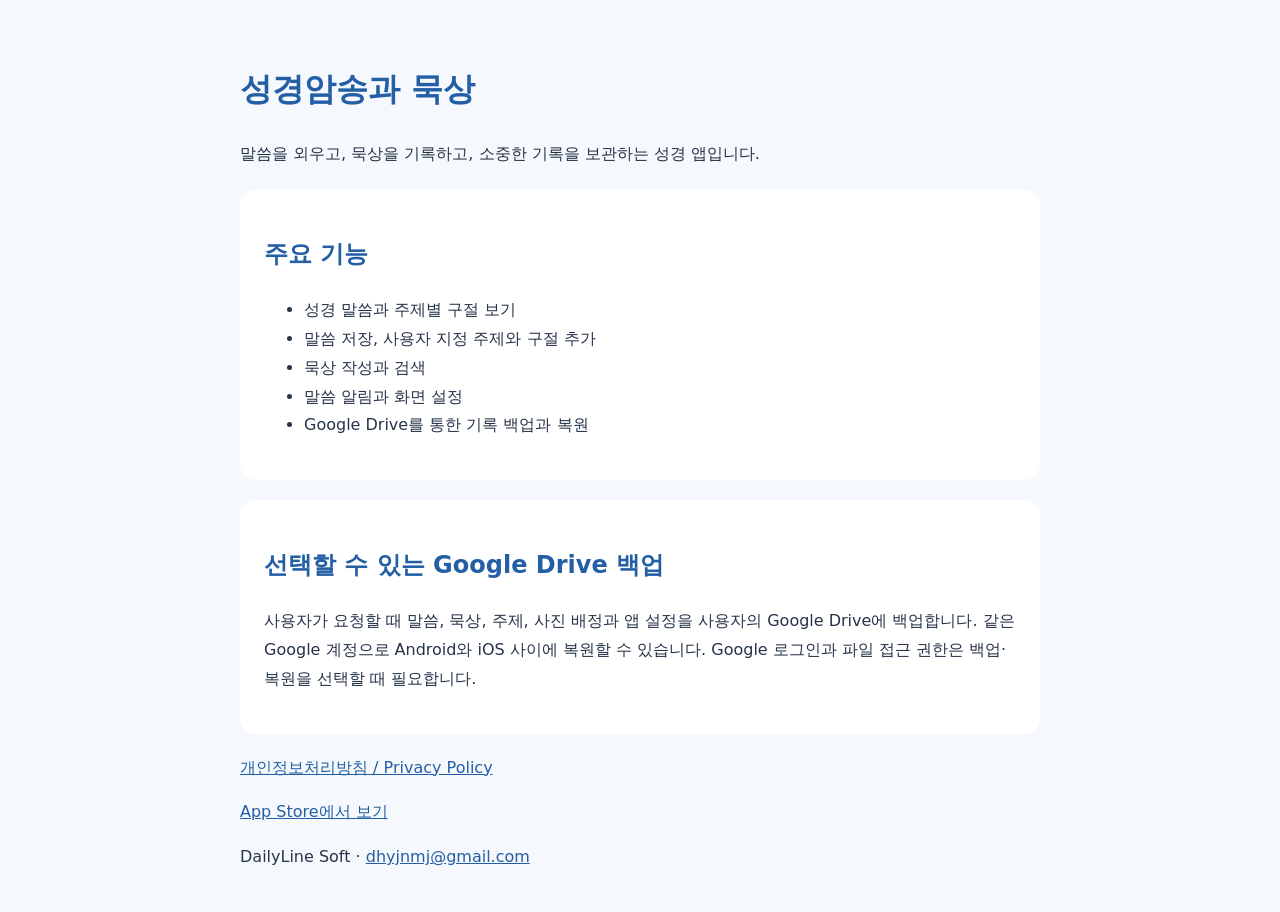
==== bible/index.html @ 9edc3881 "Add Bible app website" ====
<!doctype html>
<html lang="ko"><head><meta charset="utf-8"><meta name="viewport" content="width=device-width,initial-scale=1"><title>성경암송과 묵상 | DailyLine Soft</title><style>body{font-family:system-ui,sans-serif;background:#f5f8fc;color:#263449;line-height:1.8;margin:0}main{max-width:800px;margin:auto;padding:40px 24px}h1,h2,a{color:#245fa5}section{background:white;padding:24px;border-radius:16px;margin:20px 0}</style></head>
<body><main><h1>성경암송과 묵상</h1><p>말씀을 외우고, 묵상을 기록하고, 소중한 기록을 보관하는 성경 앱입니다.</p><section><h2>주요 기능</h2><ul><li>성경 말씀과 주제별 구절 보기</li><li>말씀 저장, 사용자 지정 주제와 구절 추가</li><li>묵상 작성과 검색</li><li>말씀 알림과 화면 설정</li><li>Google Drive를 통한 기록 백업과 복원</li></ul></section><section><h2>선택할 수 있는 Google Drive 백업</h2><p>사용자가 요청할 때 말씀, 묵상, 주제, 사진 배정과 앱 설정을 사용자의 Google Drive에 백업합니다. 같은 Google 계정으로 Android와 iOS 사이에 복원할 수 있습니다. Google 로그인과 파일 접근 권한은 백업·복원을 선택할 때 필요합니다.</p></section><p><a href="privacy.html">개인정보처리방침 / Privacy Policy</a></p><p><a href="https://apps.apple.com/kr/app/id6504849427">App Store에서 보기</a></p><footer>DailyLine Soft · <a href="mailto:dhyjnmj@gmail.com">dhyjnmj@gmail.com</a></footer></main></body></html>
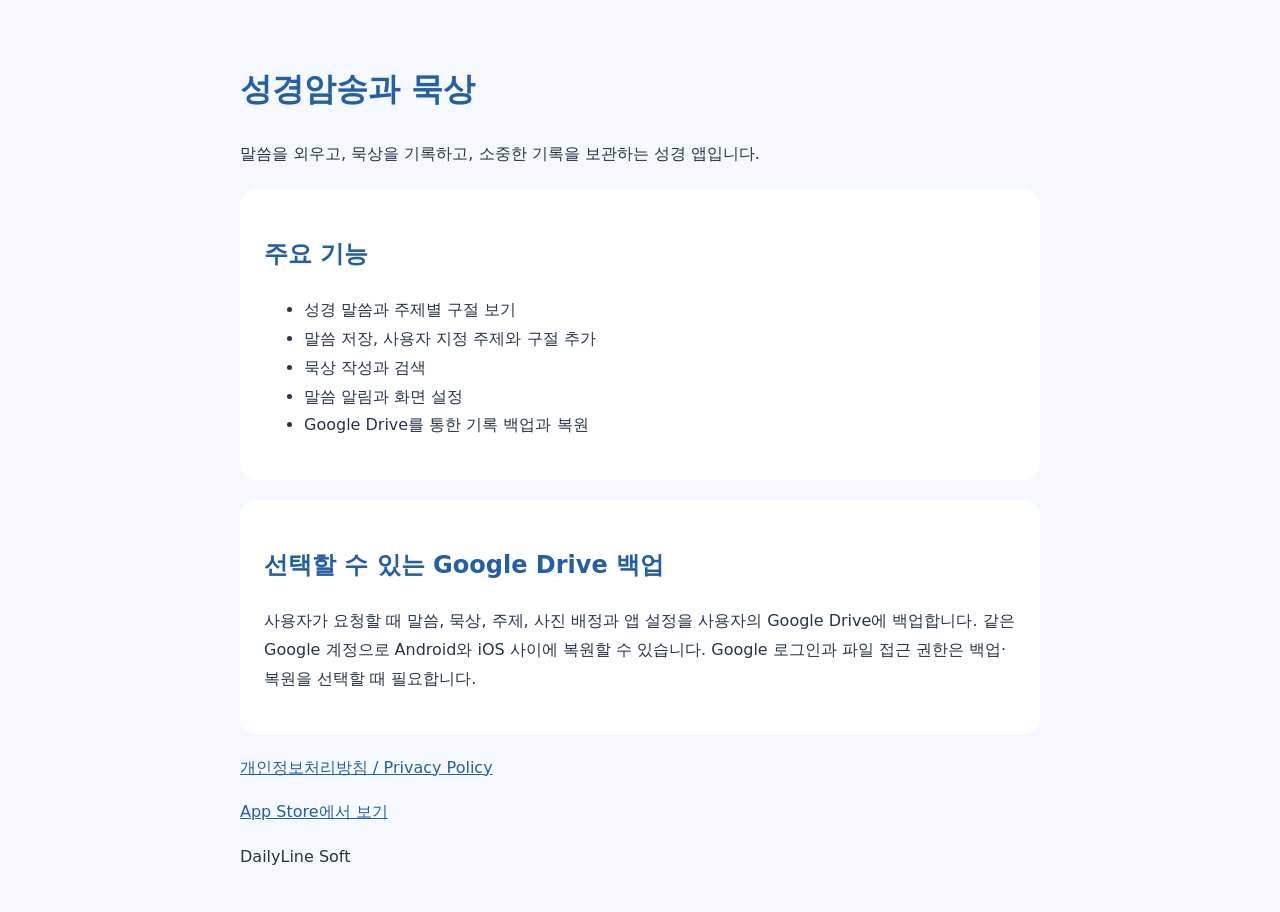
==== commit 7d9a2a6a: "Remove personal email from Bible app website" ====
--- a/bible/index.html
+++ b/bible/index.html
@@ -1,3 +1,3 @@
 <!doctype html>
 <html lang="ko"><head><meta charset="utf-8"><meta name="viewport" content="width=device-width,initial-scale=1"><title>성경암송과 묵상 | DailyLine Soft</title><style>body{font-family:system-ui,sans-serif;background:#f5f8fc;color:#263449;line-height:1.8;margin:0}main{max-width:800px;margin:auto;padding:40px 24px}h1,h2,a{color:#245fa5}section{background:white;padding:24px;border-radius:16px;margin:20px 0}</style></head>
-<body><main><h1>성경암송과 묵상</h1><p>말씀을 외우고, 묵상을 기록하고, 소중한 기록을 보관하는 성경 앱입니다.</p><section><h2>주요 기능</h2><ul><li>성경 말씀과 주제별 구절 보기</li><li>말씀 저장, 사용자 지정 주제와 구절 추가</li><li>묵상 작성과 검색</li><li>말씀 알림과 화면 설정</li><li>Google Drive를 통한 기록 백업과 복원</li></ul></section><section><h2>선택할 수 있는 Google Drive 백업</h2><p>사용자가 요청할 때 말씀, 묵상, 주제, 사진 배정과 앱 설정을 사용자의 Google Drive에 백업합니다. 같은 Google 계정으로 Android와 iOS 사이에 복원할 수 있습니다. Google 로그인과 파일 접근 권한은 백업·복원을 선택할 때 필요합니다.</p></section><p><a href="privacy.html">개인정보처리방침 / Privacy Policy</a></p><p><a href="https://apps.apple.com/kr/app/id6504849427">App Store에서 보기</a></p><footer>DailyLine Soft · <a href="mailto:dhyjnmj@gmail.com">dhyjnmj@gmail.com</a></footer></main></body></html>
+<body><main><h1>성경암송과 묵상</h1><p>말씀을 외우고, 묵상을 기록하고, 소중한 기록을 보관하는 성경 앱입니다.</p><section><h2>주요 기능</h2><ul><li>성경 말씀과 주제별 구절 보기</li><li>말씀 저장, 사용자 지정 주제와 구절 추가</li><li>묵상 작성과 검색</li><li>말씀 알림과 화면 설정</li><li>Google Drive를 통한 기록 백업과 복원</li></ul></section><section><h2>선택할 수 있는 Google Drive 백업</h2><p>사용자가 요청할 때 말씀, 묵상, 주제, 사진 배정과 앱 설정을 사용자의 Google Drive에 백업합니다. 같은 Google 계정으로 Android와 iOS 사이에 복원할 수 있습니다. Google 로그인과 파일 접근 권한은 백업·복원을 선택할 때 필요합니다.</p></section><p><a href="privacy.html">개인정보처리방침 / Privacy Policy</a></p><p><a href="https://apps.apple.com/kr/app/id6504849427">App Store에서 보기</a></p><footer>DailyLine Soft</footer></main></body></html>
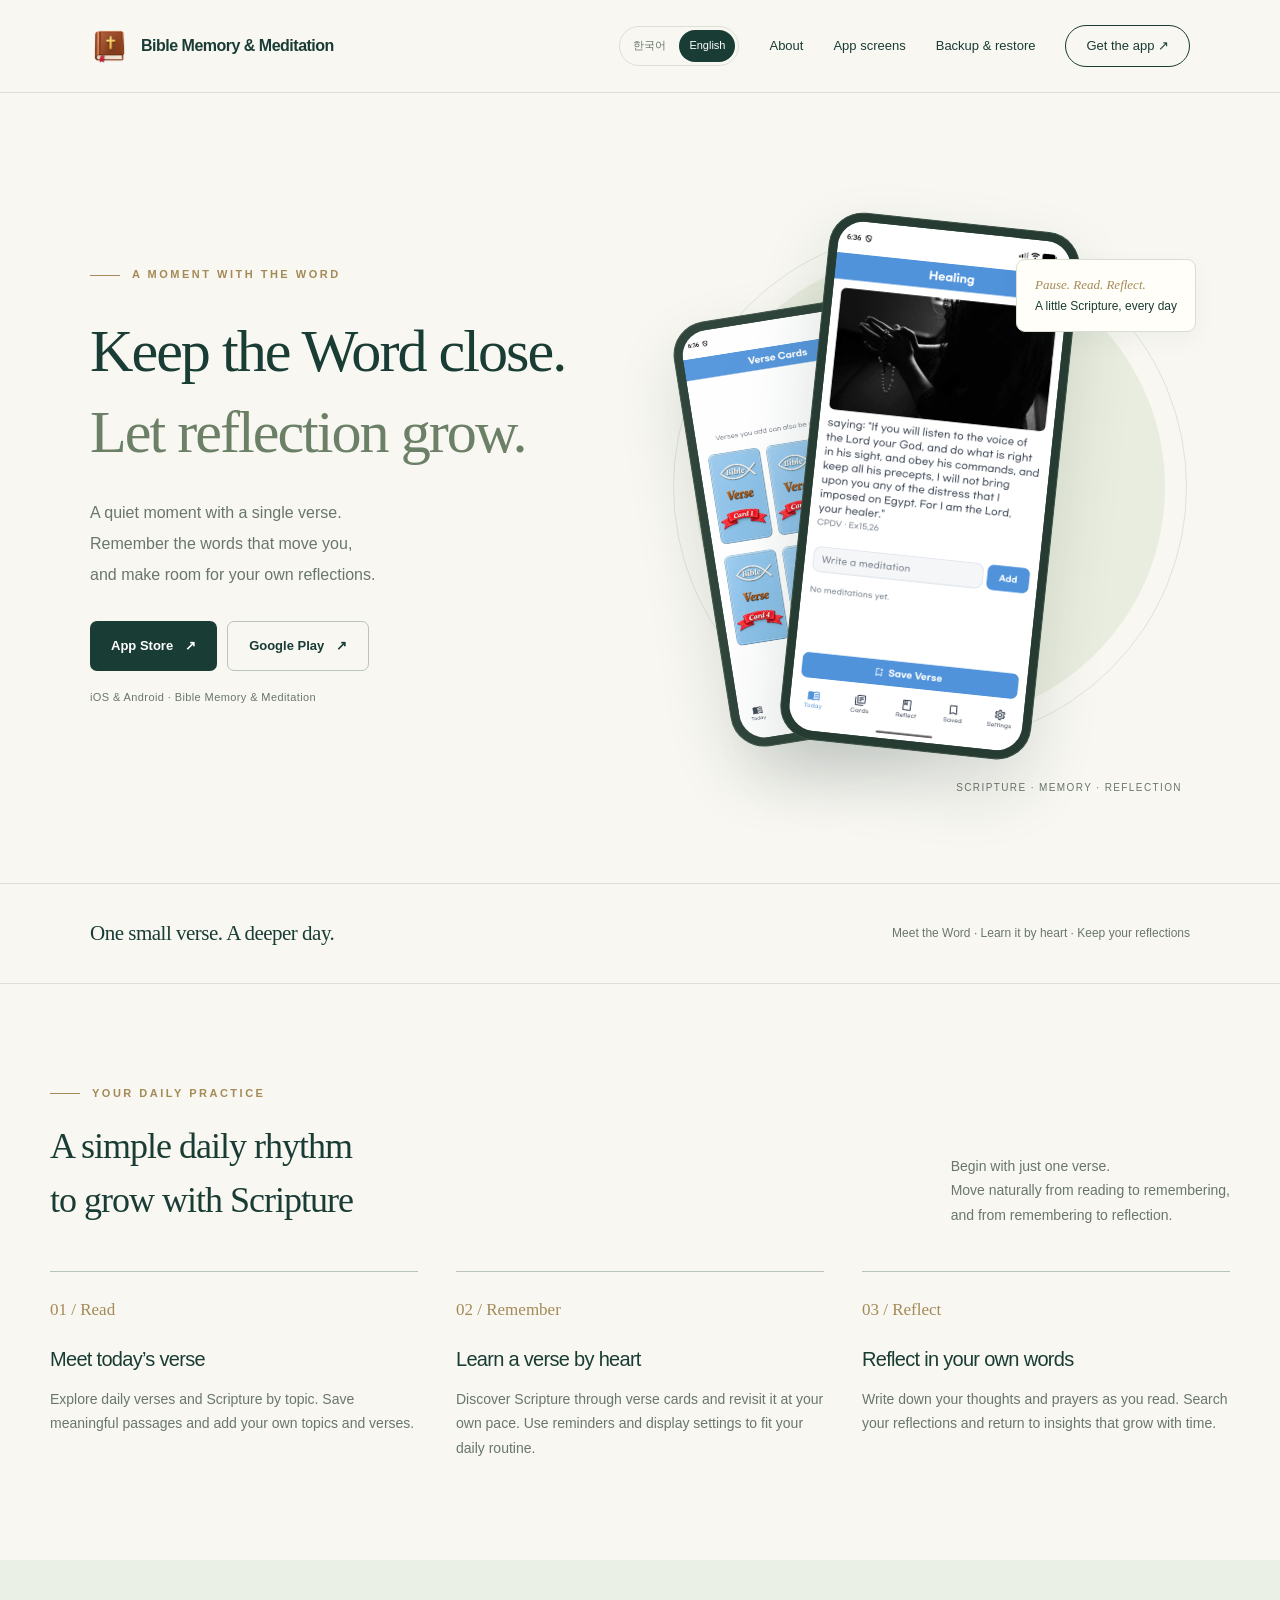
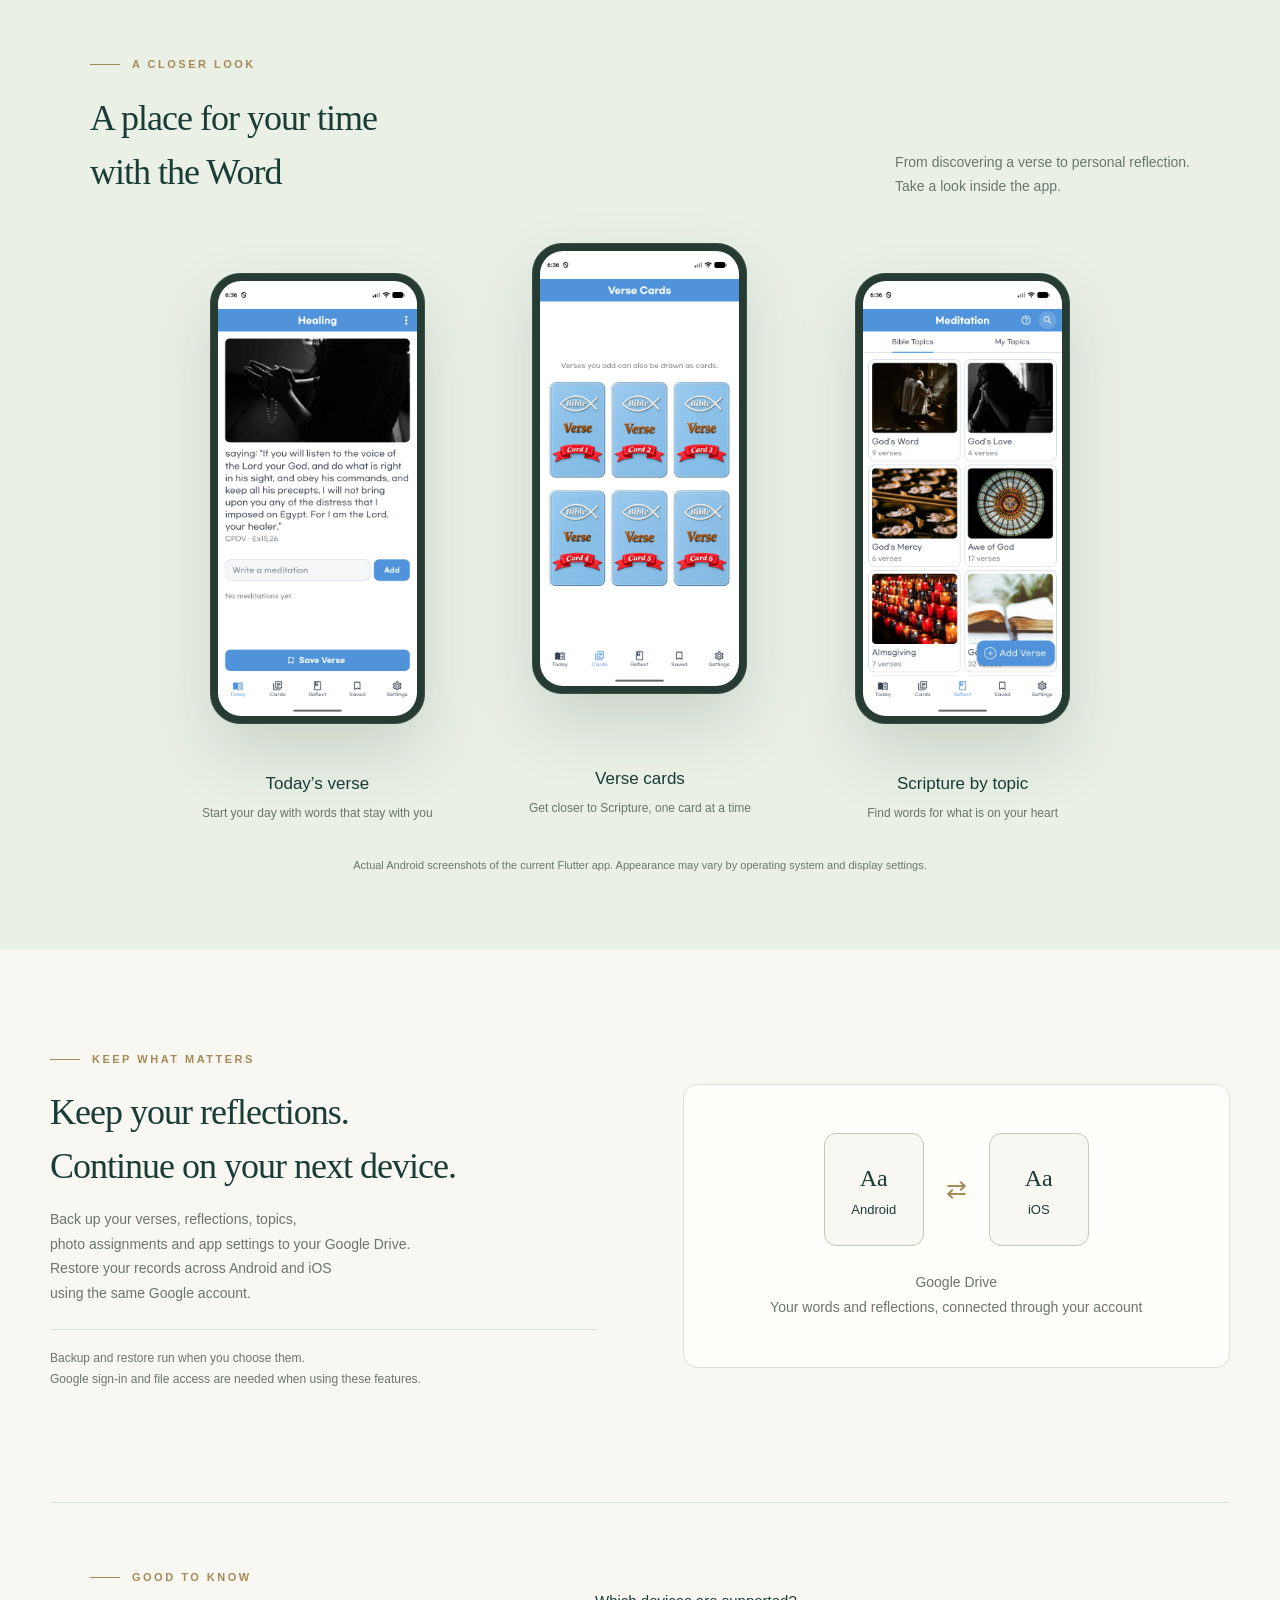
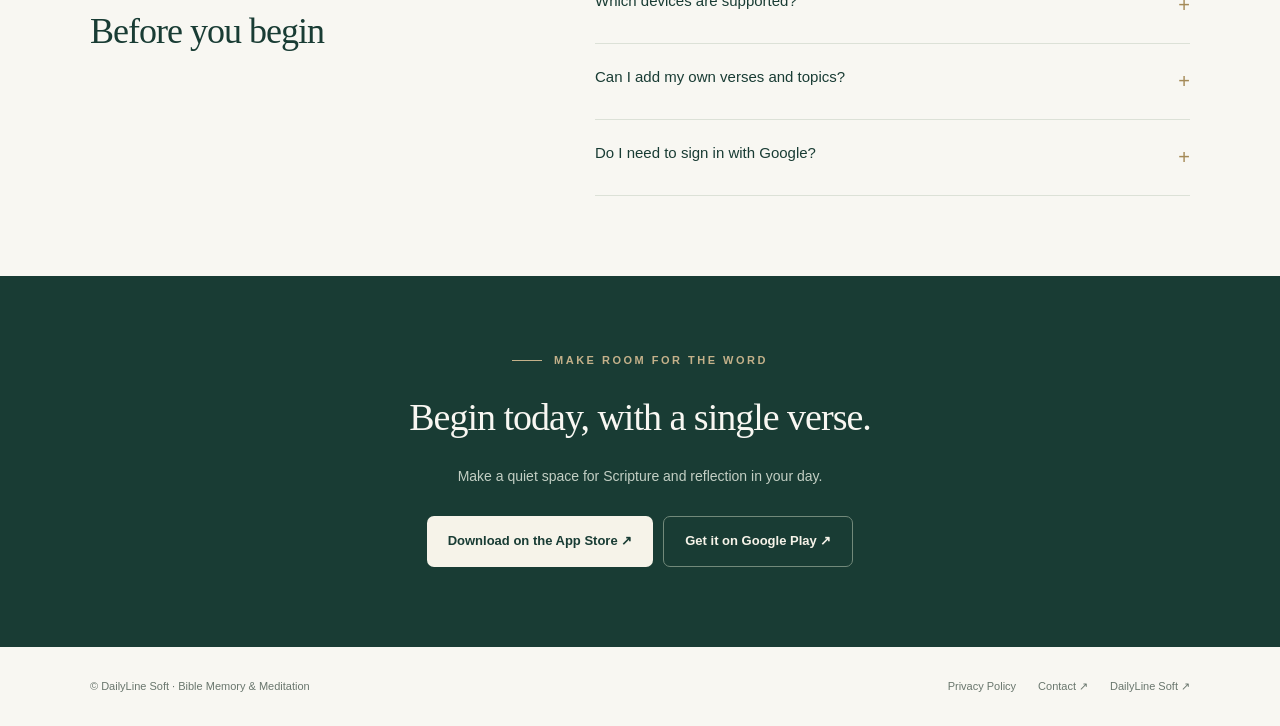
==== commit c4fa7485: "Refresh Bible app website with bilingual screenshots" ====
--- a/bible/index.html
+++ b/bible/index.html
@@ -1,3 +1,65 @@
 <!doctype html>
-<html lang="ko"><head><meta charset="utf-8"><meta name="viewport" content="width=device-width,initial-scale=1"><title>성경암송과 묵상 | DailyLine Soft</title><style>body{font-family:system-ui,sans-serif;background:#f5f8fc;color:#263449;line-height:1.8;margin:0}main{max-width:800px;margin:auto;padding:40px 24px}h1,h2,a{color:#245fa5}section{background:white;padding:24px;border-radius:16px;margin:20px 0}</style></head>
-<body><main><h1>성경암송과 묵상</h1><p>말씀을 외우고, 묵상을 기록하고, 소중한 기록을 보관하는 성경 앱입니다.</p><section><h2>주요 기능</h2><ul><li>성경 말씀과 주제별 구절 보기</li><li>말씀 저장, 사용자 지정 주제와 구절 추가</li><li>묵상 작성과 검색</li><li>말씀 알림과 화면 설정</li><li>Google Drive를 통한 기록 백업과 복원</li></ul></section><section><h2>선택할 수 있는 Google Drive 백업</h2><p>사용자가 요청할 때 말씀, 묵상, 주제, 사진 배정과 앱 설정을 사용자의 Google Drive에 백업합니다. 같은 Google 계정으로 Android와 iOS 사이에 복원할 수 있습니다. Google 로그인과 파일 접근 권한은 백업·복원을 선택할 때 필요합니다.</p></section><p><a href="privacy.html">개인정보처리방침 / Privacy Policy</a></p><p><a href="https://apps.apple.com/kr/app/id6504849427">App Store에서 보기</a></p><footer>DailyLine Soft</footer></main></body></html>
+<html lang="ko">
+<head>
+<meta charset="utf-8">
+<meta name="viewport" content="width=device-width,initial-scale=1">
+<meta name="theme-color" content="#193c34">
+<meta name="description" content="말씀을 마음에 새기고, 오늘의 묵상을 기록하세요. 성경암송과 묵상 — 말씀 카드, 주제별 구절, 묵상 기록과 Google Drive 백업.">
+<title>성경암송과 묵상 — 말씀과 함께 깊어지는 하루</title>
+<link rel="icon" href="assets/app-icon.png">
+<style>
+:root{--paper:#f8f7f2;--ink:#193c34;--muted:#69766d;--line:#dce1d7;--gold:#a48a57;--white:#fffefa}*{box-sizing:border-box}html{scroll-behavior:smooth;scroll-padding-top:90px}body{margin:0;background:var(--paper);color:var(--ink);font-family:-apple-system,BlinkMacSystemFont,"Apple SD Gothic Neo","Noto Sans KR",sans-serif;line-height:1.75;word-break:keep-all}a{color:inherit;text-decoration:none}img{display:block;max-width:100%}button,a{-webkit-tap-highlight-color:transparent}a:focus-visible,summary:focus-visible{outline:3px solid var(--gold);outline-offset:6px}.wrap{max-width:1180px;margin:auto;padding:0 40px}.skip{position:fixed;top:-100px;left:20px;padding:12px;background:white;z-index:10}.skip:focus{top:12px}header{border-bottom:1px solid var(--line);background:var(--paper)}.nav{height:92px;display:flex;align-items:center;justify-content:space-between;gap:24px}.brand{display:flex;align-items:center;gap:12px;font-size:16px;font-weight:700;letter-spacing:-.5px}.brand img{width:39px;height:39px;border-radius:11px}.nav-links{display:flex;gap:30px;align-items:center;font-size:13px}.nav-cta{border:1px solid var(--ink);border-radius:30px;padding:9px 20px}.eyebrow{display:flex;align-items:center;gap:12px;font-size:11px;font-weight:600;letter-spacing:2.5px;color:var(--gold)}.eyebrow:before{content:"";height:1px;width:30px;background:currentColor}.hero{display:grid;grid-template-columns:1.05fr 1fr;align-items:center;gap:35px;padding-top:72px;padding-bottom:75px;min-height:790px}.hero h1{font-family:"Iowan Old Style","AppleMyungjo","Batang",serif;font-size:clamp(42px,4.7vw,65px);font-weight:400;line-height:1.35;letter-spacing:-3px;margin:25px 0}.hero h1 em{font-style:normal;color:#6b8066}.lead{color:var(--muted);font-size:16px;line-height:1.95;margin-bottom:30px}.actions{display:flex;gap:10px;flex-wrap:wrap}.button{display:inline-flex;align-items:center;justify-content:center;gap:12px;border-radius:7px;padding:13px 21px;font-size:13px;font-weight:600;background:var(--ink);color:white;transition:background .2s,transform .2s}.button:hover{background:#315648;transform:translateY(-2px)}.button.secondary{background:transparent;color:var(--ink);border:1px solid #bac5b6}.platforms{font-size:11px;color:var(--muted);margin:17px 0 0;letter-spacing:.4px}.hero-art{position:relative;display:flex;align-items:center;justify-content:center;min-height:620px}.halo{position:absolute;width:470px;height:470px;border-radius:50%;background:#e9eddf}.halo:after{content:"";position:absolute;inset:-22px;border:1px solid #dfe4d5;border-radius:50%}.phone{position:relative;width:252px;flex-shrink:0;padding:8px;background:#263c32;border:1px solid #3b5044;border-radius:34px;box-shadow:0 30px 65px #233c3326;overflow:hidden}.phone img{width:100%;height:auto;border-radius:26px}.hero-art .phone{transform:rotate(6deg);z-index:2}.hero-art .back-phone{position:absolute;width:206px;transform:translate(-126px,36px) rotate(-9deg);z-index:1;opacity:.95}.art-note{position:absolute;bottom:0;right:8px;color:var(--muted);font-size:10px;letter-spacing:1.4px}.hero-stamp{position:absolute;right:-6px;top:82px;z-index:3;padding:14px 18px;border:1px solid #d8dfd2;background:#fffef9;box-shadow:0 8px 25px #243e330a;font-size:12px;border-radius:9px}.hero-stamp span{display:block;font-family:Georgia,serif;font-style:italic;color:var(--gold);font-size:13px}.intro{border-top:1px solid var(--line);border-bottom:1px solid var(--line);padding:31px 0}.intro .wrap{display:flex;justify-content:space-between;align-items:center;gap:30px}.intro p{font-family:"AppleMyungjo","Batang",serif;font-size:21px;margin:0;letter-spacing:-.5px}.intro small{color:var(--muted);font-size:12px}.section{padding:100px 0}.section-heading{display:flex;align-items:end;justify-content:space-between;gap:30px;margin-bottom:44px}h2{font-family:"AppleMyungjo","Batang",serif;font-size:36px;line-height:1.5;letter-spacing:-1.5px;font-weight:400;margin:16px 0 0}.section-heading p{font-size:14px;color:var(--muted);max-width:330px;margin:0}.steps{display:grid;grid-template-columns:repeat(3,1fr);gap:38px}.step{border-top:1px solid #b8c4b5;padding-top:23px}.number{font-family:Georgia,serif;color:var(--gold);font-size:17px}.step h3{font-size:20px;font-weight:500;letter-spacing:-.7px;margin:17px 0 10px}.step p{color:var(--muted);font-size:14px;margin:0}.showcase{background:#eaf0e6;padding:95px 0 75px}.screens{display:grid;grid-template-columns:repeat(3,1fr);gap:38px;max-width:930px;margin:auto}.screen{text-align:center;margin:0}.screen-stage{padding:30px 15px 35px;display:flex;justify-content:center;align-items:end;min-height:480px}.screen-stage .phone{width:215px;border-radius:30px;padding:7px}.screen-stage .phone img{border-radius:23px}.screen:nth-child(2) .screen-stage{padding-top:0;padding-bottom:60px}.screen figcaption{font-size:17px;margin-top:10px}.screen figcaption span{display:block;font-size:12px;color:var(--muted);margin-top:4px}.source-note{text-align:center;color:var(--muted);font-size:11px;margin:32px 0 0}.backup{display:grid;grid-template-columns:1fr 1fr;gap:85px;align-items:center}.backup p{color:var(--muted);font-size:14px}.backup-visual{padding:48px 32px;border:1px solid var(--line);border-radius:14px;background:var(--white)}.sync{display:flex;align-items:center;justify-content:center;gap:22px}.device{border:1px solid #bfcbb9;padding:23px 18px;border-radius:12px;min-width:100px;text-align:center;font-size:13px;background:var(--paper)}.device b{display:block;font-family:Georgia,serif;font-size:24px;font-weight:400}.sync-arrow{color:var(--gold);font-size:25px}.cloud-label{text-align:center;font-size:12px;color:var(--muted);margin:24px 0 0}.fine{padding-top:18px;border-top:1px solid var(--line);margin-top:24px;font-size:12px!important}.faq{border-top:1px solid var(--line);padding-top:65px;padding-bottom:80px}.faq-grid{display:grid;grid-template-columns:1fr 1.4fr;gap:80px}details{border-bottom:1px solid var(--line);padding:20px 0}summary{cursor:pointer;list-style:none;font-size:15px;display:flex;justify-content:space-between;gap:24px}summary::-webkit-details-marker{display:none}summary:after{content:"+";color:var(--gold);font-size:20px}details[open] summary:after{content:"−"}details p{font-size:13px;color:var(--muted);margin:14px 24px 0 0}.download{background:var(--ink);color:var(--paper);text-align:center;padding:75px 24px 80px;position:relative;overflow:hidden}.download .eyebrow{justify-content:center;color:#c4b18a}.download h2{font-size:38px;margin:18px 0}.download p{font-size:14px;color:#c3cfc4;margin-bottom:28px}.download .actions{justify-content:center}.download .button{background:#f6f3e9;color:var(--ink)}.download .button.secondary{background:transparent;color:#f6f3e9;border-color:#72897a}footer{padding:30px 0}.footer-inner{display:flex;justify-content:space-between;gap:24px;font-size:11px;color:var(--muted)}.footer-links{display:flex;gap:22px}.footer-links a:hover{text-decoration:underline}@media(min-width:1400px){.hero{gap:90px}}@media(max-width:900px){.wrap{padding:0 25px}.nav-links{gap:18px}.hero{gap:10px;min-height:700px}.hero h1{font-size:43px}.hero-art{transform:scale(.85);margin:0 -28px}.hero-stamp{right:-15px}.screens{gap:12px}.screen-stage .phone{width:190px}.backup{gap:40px}.screen-stage{min-height:440px;padding-left:0;padding-right:0}.faq-grid{gap:40px}}@media(max-width:650px){.wrap{padding:0 24px}.nav{height:75px}.brand{font-size:14px}.brand img{width:32px;height:32px}.nav-links>a:not(.nav-cta){display:none}.nav-cta{padding:7px 14px;font-size:11px}.hero{grid-template-columns:1fr;text-align:center;padding-top:48px;padding-bottom:28px;gap:8px}.hero .eyebrow{justify-content:center;font-size:10px}.hero h1{font-size:43px;letter-spacing:-2px;margin-top:20px}.lead{font-size:14px}.actions{justify-content:center}.hero-art{min-height:560px;margin:-30px -20px -25px;transform:scale(.82)}.hero-stamp{right:10px;top:58px}.halo{width:370px;height:370px}.hero-art .back-phone{transform:translate(-90px,26px) rotate(-9deg)}.art-note{right:35px;bottom:-2px}.intro .wrap{display:block;text-align:center}.intro p{font-size:18px}.intro small{display:block;margin-top:10px;font-size:11px}.section{padding:65px 0}.section-heading{display:block;margin-bottom:32px}h2{font-size:29px}.section-heading p{margin-top:18px;max-width:none;font-size:13px}.steps{grid-template-columns:1fr;gap:28px}.step{padding-top:18px}.step h3{margin-top:9px}.showcase{padding:65px 0 45px}.screens{display:flex;overflow-x:auto;scroll-snap-type:x mandatory;gap:20px;padding:0 6px 22px;justify-content:flex-start}.screen{flex:0 0 82%;scroll-snap-align:center}.screen-stage{min-height:0;padding:15px 0 25px}.screen-stage .phone{width:220px}.screen:nth-child(2) .screen-stage{padding:15px 0 25px}.source-note{font-size:10px}.backup{grid-template-columns:1fr;gap:28px}.backup-visual{padding:32px 20px}.faq-grid{grid-template-columns:1fr;gap:20px}.faq{padding-top:45px;padding-bottom:55px}.download{padding:55px 24px}.download h2{font-size:29px}.footer-inner{display:block;text-align:center}.footer-links{justify-content:center;margin-top:14px;flex-wrap:wrap}}@media(prefers-reduced-motion:reduce){html{scroll-behavior:auto}.button{transition:none}.button:hover{transform:none}}
+
+.languages{display:flex;gap:3px;border:1px solid var(--line);border-radius:24px;padding:3px;flex-shrink:0}.languages button{border:0;background:transparent;color:var(--muted);font:inherit;font-size:11px;padding:6px 10px;border-radius:20px;cursor:pointer}.languages button[aria-pressed=true]{background:var(--ink);color:white}.languages button:focus-visible{outline:3px solid var(--gold);outline-offset:2px}html[lang=en] .hero h1{letter-spacing:-2px}html[lang=en] h2{letter-spacing:-1px}@media(max-width:650px){.nav{gap:10px}.brand{font-size:12px;gap:7px;max-width:145px;line-height:1.4}.nav-links{gap:6px}.nav-links .nav-cta{display:none}.languages button{padding:6px 8px}}
+</style>
+</head>
+<body>
+<a class="skip" href="#main">본문 바로가기</a>
+<header><nav class="wrap nav" aria-label="주 메뉴"><a class="brand" href="./"><img src="assets/app-icon.png" width="39" height="39" alt="">성경암송과 묵상</a><div class="nav-links"><div class="languages" role="group" aria-label="Language"><button type="button" data-language="ko" aria-pressed="true">한국어</button><button type="button" data-language="en" aria-pressed="false">English</button></div><a href="#features">앱 소개</a><a href="#screens">앱 화면</a><a href="#backup">백업과 복원</a><a class="nav-cta" href="#download">앱 다운로드 ↗</a></div></nav></header>
+<main id="main">
+<section class="wrap hero" aria-labelledby="hero-title"><div><div class="eyebrow">A MOMENT WITH THE WORD</div><h1 id="hero-title">말씀을 마음에,<br><em>묵상을 일상에.</em></h1><p class="lead">한 구절을 천천히 되새기는 시간.<br>오늘 마음에 닿은 말씀을 외우고,<br>당신만의 묵상을 차곡차곡 기록해 보세요.</p><div class="actions"><a class="button" href="https://apps.apple.com/kr/app/id6504849427">App Store <span aria-hidden="true">↗</span></a><a class="button secondary" href="https://play.google.com/store/apps/details?id=com.donghyun.biblecardkor">Google Play <span aria-hidden="true">↗</span></a></div><p class="platforms">iOS & Android · 성경암송과 묵상</p></div><div class="hero-art"><div class="halo" aria-hidden="true"></div><div class="phone back-phone"><img src="assets/screen-4.png" alt="성경 말씀 카드 선택 화면" width="1080" height="2364"></div><div class="phone"><img src="assets/screen-1.png" alt="오늘의 외울 말씀과 묵상 입력 화면" width="1080" height="2364" fetchpriority="high"></div><div class="hero-stamp"><span>Pause. Read. Reflect.</span>하루를 채우는 작은 말씀 습관</div><span class="art-note">SCRIPTURE · MEMORY · REFLECTION</span></div></section>
+<div class="intro"><div class="wrap"><p>짧은 구절 하나가, 하루의 깊이가 되도록.</p><small>말씀을 만나고 · 마음에 새기고 · 기록으로 남기세요</small></div></div>
+<section id="features" class="wrap section"><div class="section-heading"><div><div class="eyebrow">YOUR DAILY PRACTICE</div><h2>말씀과 가까워지는<br>나만의 작은 루틴</h2></div><p>부담 없이 한 구절부터 시작하세요.<br>읽기에서 암송으로, 암송에서 깊은 묵상으로<br>자연스럽게 이어집니다.</p></div><div class="steps"><article class="step"><span class="number">01 / Read</span><h3>오늘 만날 말씀</h3><p>오늘의 말씀과 주제별 구절을 살펴보세요. 마음에 남는 말씀을 저장하고, 나만의 주제와 구절도 추가할 수 있습니다.</p></article><article class="step"><span class="number">02 / Remember</span><h3>마음에 새기는 한 구절</h3><p>말씀 카드로 구절을 만나고, 반복해서 되새기세요. 말씀 알림과 화면 설정으로 일상에 맞는 암송 시간을 만들어 보세요.</p></article><article class="step"><span class="number">03 / Reflect</span><h3>나의 언어로 남기는 묵상</h3><p>말씀을 읽으며 떠오른 생각과 기도를 적어 보세요. 기록을 검색하며, 시간이 지나 다시 만나는 깨달음을 발견하세요.</p></article></div></section>
+<section id="screens" class="showcase"><div class="wrap"><div class="section-heading"><div><div class="eyebrow">A CLOSER LOOK</div><h2>당신의 말씀 시간이<br>머무는 곳</h2></div><p>한 구절의 만남부터 묵상의 기록까지.<br>실제 앱 화면으로 살펴보세요.</p></div><div class="screens"><figure class="screen"><div class="screen-stage"><div class="phone"><img loading="lazy" src="assets/screen-1.png" alt="사진과 성경 구절, 묵상 입력란이 있는 오늘의 말씀 화면" width="1080" height="2364"></div></div><figcaption>오늘의 말씀<span>하루의 시작, 마음에 닿는 한 구절</span></figcaption></figure><figure class="screen"><div class="screen-stage"><div class="phone"><img loading="lazy" src="assets/screen-4.png" alt="여섯 장의 말씀 카드 중 외울 카드를 고르는 화면" width="1080" height="2364"></div></div><figcaption>말씀 카드<span>꺼내 볼수록 더 가까워지는 말씀</span></figcaption></figure><figure class="screen"><div class="screen-stage"><div class="phone"><img loading="lazy" src="assets/screen-5.png" alt="사진과 주제명으로 구성된 주제별 성경 말씀 화면" width="1080" height="2364"></div></div><figcaption>주제별 말씀묵상<span>마음에 필요한 말씀을 주제별로</span></figcaption></figure></div><p class="source-note">현재 개발 중인 Flutter 앱의 실제 Android 화면입니다. 운영체제와 화면 설정에 따라 표시가 다를 수 있습니다.</p></div></section>
+<section id="backup" class="wrap section backup"><div><div class="eyebrow">KEEP WHAT MATTERS</div><h2>소중한 묵상,<br>다음 기기에서도 이어서.</h2><p>말씀, 묵상, 주제, 사진 배정과 앱 설정을<br>사용자의 Google Drive에 백업할 수 있습니다.<br>같은 Google 계정으로 Android와 iOS 사이에서도<br>기록을 복원하세요.</p><p class="fine">백업과 복원은 사용자가 선택할 때 진행됩니다.<br>Google 로그인과 파일 접근 권한은 해당 기능 이용 시 필요합니다.</p></div><div class="backup-visual" role="img" aria-label="Google Drive를 통해 Android와 iOS 사이에서 백업과 복원"><div class="sync"><div class="device"><b>Aa</b>Android</div><span class="sync-arrow" aria-hidden="true">⇄</span><div class="device"><b>Aa</b>iOS</div></div><p class="cloud-label">Google Drive<br>나의 계정으로 이어지는 말씀과 기록</p></div></section>
+<section class="wrap faq"><div class="faq-grid"><div><div class="eyebrow">GOOD TO KNOW</div><h2>시작하기 전에</h2></div><div><details><summary>어떤 기기에서 사용할 수 있나요?</summary><p>iPhone과 Android에서 사용할 수 있습니다. 각 스토어에서 지원하는 운영체제와 기기 정보를 확인해 주세요.</p></details><details><summary>나만의 말씀과 주제를 추가할 수 있나요?</summary><p>말씀을 저장하고, 사용자 지정 주제와 구절을 추가할 수 있습니다. 묵상 작성과 검색 기능도 이용할 수 있습니다.</p></details><details><summary>Google 로그인이 꼭 필요한가요?</summary><p>Google 로그인과 파일 접근 권한은 Google Drive 백업·복원 기능을 선택할 때 필요합니다. 자세한 데이터 처리 내용은 개인정보처리방침에서 확인할 수 있습니다.</p></details></div></div></section>
+<section id="download" class="download"><div class="eyebrow">MAKE ROOM FOR THE WORD</div><h2>오늘, 한 구절로 시작해 보세요.</h2><p>당신의 일상에 조용히 스며드는 말씀과 묵상.</p><div class="actions"><a class="button" href="https://apps.apple.com/kr/app/id6504849427">App Store에서 다운로드 ↗</a><a class="button secondary" href="https://play.google.com/store/apps/details?id=com.donghyun.biblecardkor">Google Play에서 다운로드 ↗</a></div></section>
+</main>
+<footer><div class="wrap footer-inner"><div>© DailyLine Soft · 성경암송과 묵상</div><div class="footer-links"><a href="privacy.html">개인정보처리방침</a><a href="mailto:contact@dailylinesoft.com">문의하기 ↗</a><a href="../">DailyLine Soft ↗</a></div></div></footer>
+
+<script>
+(() => {
+  const english = {".skip": ["Skip to content"], ".brand": ["<img src=\"assets/app-icon.png\" width=\"39\" height=\"39\" alt=\"\">Bible Memory & Meditation"], ".nav-links>a": ["About", "App screens", "Backup & restore", "Get the app ↗"], "#hero-title": ["Keep the Word close.<br><em>Let reflection grow.</em>"], ".lead": ["A quiet moment with a single verse.<br>Remember the words that move you,<br>and make room for your own reflections."], ".platforms": ["iOS & Android · Bible Memory & Meditation"], ".hero-stamp": ["<span>Pause. Read. Reflect.</span>A little Scripture, every day"], ".intro p": ["One small verse. A deeper day."], ".intro small": ["Meet the Word · Learn it by heart · Keep your reflections"], "#features h2": ["A simple daily rhythm<br>to grow with Scripture"], "#features .section-heading p": ["Begin with just one verse.<br>Move naturally from reading to remembering,<br>and from remembering to reflection."], ".step h3": ["Meet today’s verse", "Learn a verse by heart", "Reflect in your own words"], ".step p": ["Explore daily verses and Scripture by topic. Save meaningful passages and add your own topics and verses.", "Discover Scripture through verse cards and revisit it at your own pace. Use reminders and display settings to fit your daily routine.", "Write down your thoughts and prayers as you read. Search your reflections and return to insights that grow with time."], "#screens h2": ["A place for your time<br>with the Word"], "#screens .section-heading p": ["From discovering a verse to personal reflection.<br>Take a look inside the app."], ".screen figcaption": ["Today’s verse<span>Start your day with words that stay with you</span>", "Verse cards<span>Get closer to Scripture, one card at a time</span>", "Scripture by topic<span>Find words for what is on your heart</span>"], ".source-note": ["Actual Android screenshots of the current Flutter app. Appearance may vary by operating system and display settings."], "#backup h2": ["Keep your reflections.<br>Continue on your next device."], "#backup>div:first-child>p:not(.fine)": ["Back up your verses, reflections, topics,<br>photo assignments and app settings to your Google Drive.<br>Restore your records across Android and iOS<br>using the same Google account."], "#backup .fine": ["Backup and restore run when you choose them.<br>Google sign-in and file access are needed when using these features."], ".cloud-label": ["Google Drive<br>Your words and reflections, connected through your account"], ".faq h2": ["Before you begin"], "details summary": ["Which devices are supported?", "Can I add my own verses and topics?", "Do I need to sign in with Google?"], "details p": ["The app is available for iPhone and Android. Check each store for supported operating systems and device requirements.", "You can save Scripture, add your own topics and verses, and write and search your reflections.", "Google sign-in and file access are needed when you choose Google Drive backup or restore. See the Privacy Policy for details about data handling."], ".download h2": ["Begin today, with a single verse."], ".download p": ["Make a quiet space for Scripture and reflection in your day."], ".download .button": ["Download on the App Store ↗", "Get it on Google Play ↗"], ".footer-inner>div:first-child": ["© DailyLine Soft · Bible Memory & Meditation"], ".footer-links a": ["Privacy Policy", "Contact ↗", "DailyLine Soft ↗"]};
+  const entries = Object.entries(english).flatMap(([selector, values]) =>
+    Array.from(document.querySelectorAll(selector), (element, i) => ({element, ko: element.innerHTML, en: values[i]})));
+  const images = Array.from(document.querySelectorAll('.phone img'), image => ({
+    image, ko: image.getAttribute('src'), alt: image.alt,
+    en: image.getAttribute('src').replace('screen-', 'screen-en-')
+  }));
+  const englishAlts = {'screen-1.png': 'Today’s Scripture and reflection screen', 'screen-4.png': 'Verse card selection screen', 'screen-5.png': 'Scripture topics screen'};
+  const description = document.querySelector('meta[name="description"]');
+  const koreanDescription = description.content;
+  function setLanguage(language) {
+    const lang = language === 'en' ? 'en' : 'ko';
+    document.documentElement.lang = lang;
+    entries.forEach(({element, ko, en}) => { element.innerHTML = lang === 'en' ? en : ko; });
+    images.forEach(({image, ko, en, alt}) => {
+      image.src = lang === 'en' ? en : ko;
+      image.alt = lang === 'en' ? englishAlts[ko.split('/').pop()] : alt;
+    });
+    document.title = lang === 'en' ? 'Bible Memory & Meditation — A moment with the Word' : '성경암송과 묵상 — 말씀과 함께 깊어지는 하루';
+    description.content = lang === 'en' ? 'Keep Scripture close. Explore verse cards and topics, write reflections, and back up your records with Google Drive.' : koreanDescription;
+    document.querySelector('nav').setAttribute('aria-label', lang === 'en' ? 'Main navigation' : '주 메뉴');
+    document.querySelector('.backup-visual').setAttribute('aria-label', lang === 'en' ? 'Backup and restore between Android and iOS through Google Drive' : 'Google Drive를 통해 Android와 iOS 사이에서 백업과 복원');
+    document.querySelectorAll('[data-language]').forEach(button => button.setAttribute('aria-pressed', String(button.dataset.language === lang)));
+    try { localStorage.setItem('bible-site-language', lang); } catch {}
+  }
+  document.querySelectorAll('[data-language]').forEach(button => button.addEventListener('click', () => setLanguage(button.dataset.language)));
+  let saved;
+  try { saved = localStorage.getItem('bible-site-language'); } catch {}
+  const requested = new URLSearchParams(location.search).get('lang');
+  setLanguage(['ko', 'en'].includes(requested) ? requested : ['ko', 'en'].includes(saved) ? saved : navigator.language.toLowerCase().startsWith('ko') ? 'ko' : 'en');
+})();
+</script>
+
+</body></html>
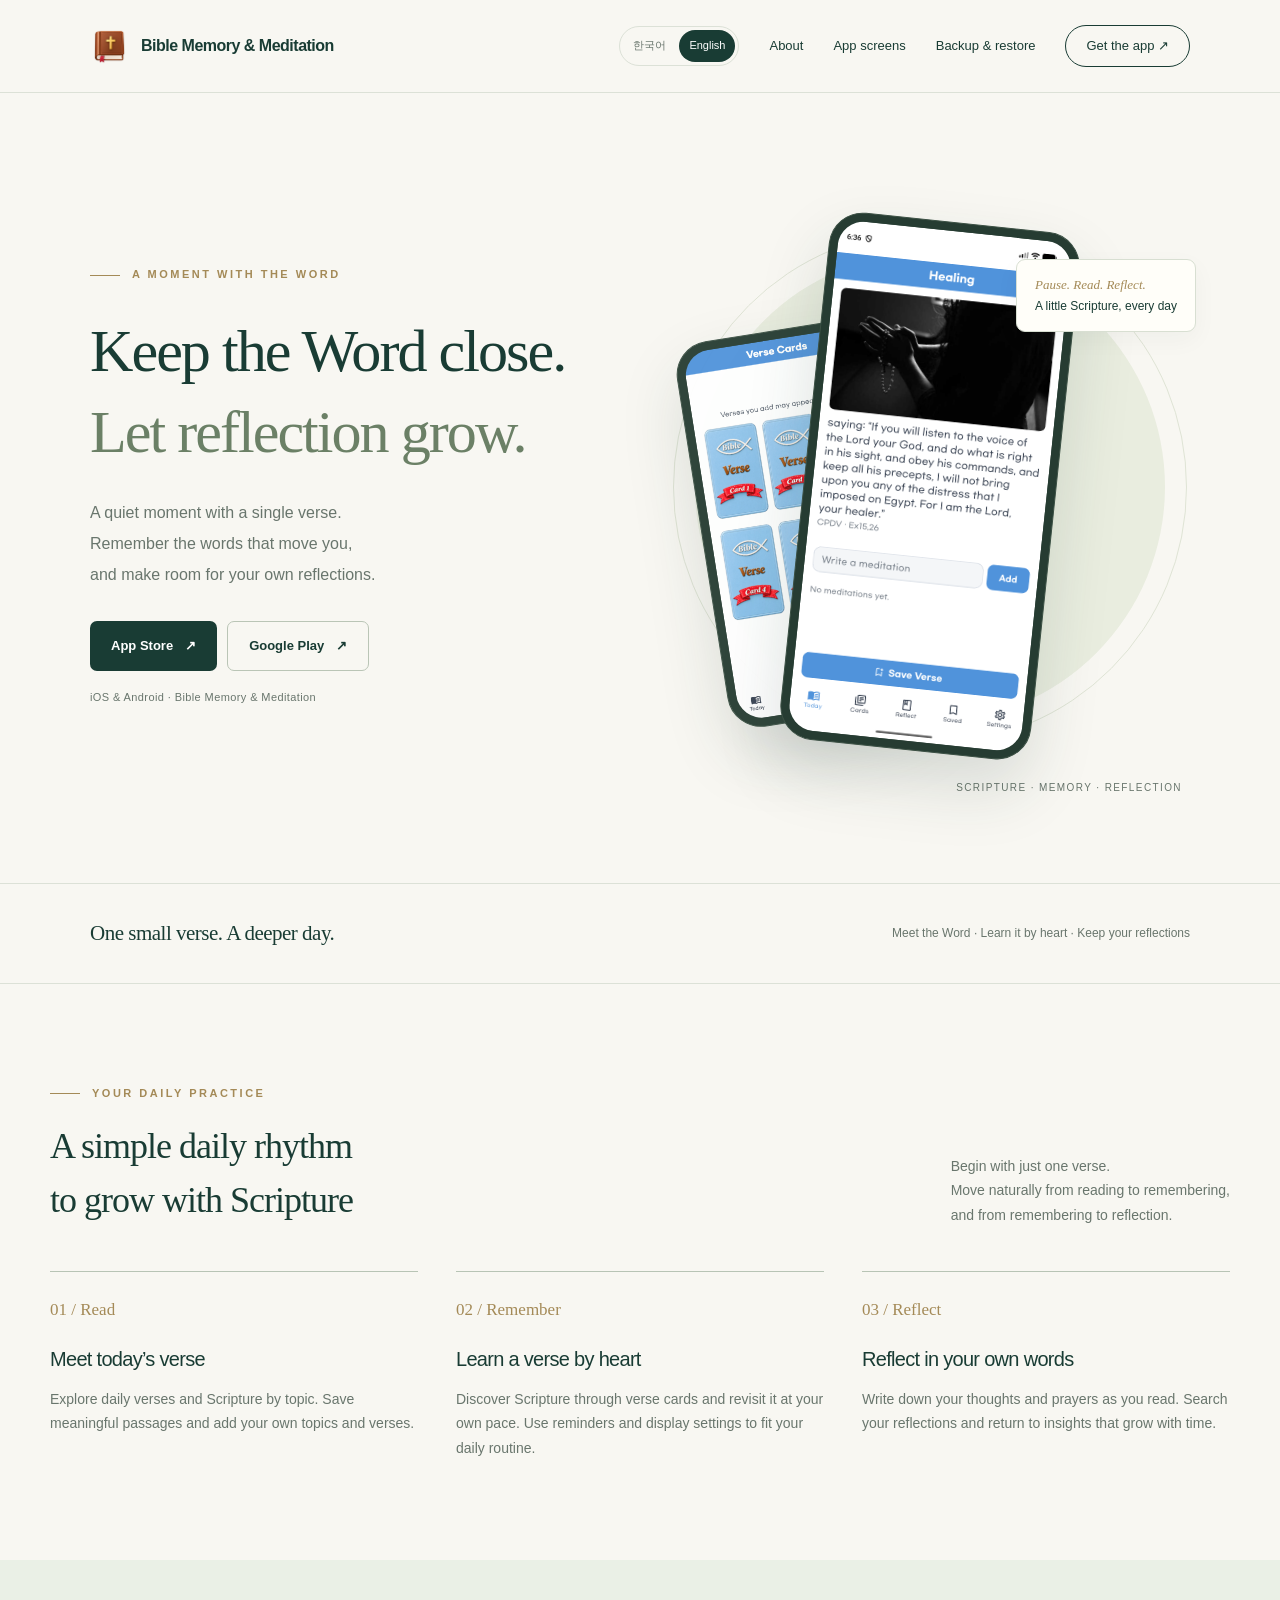
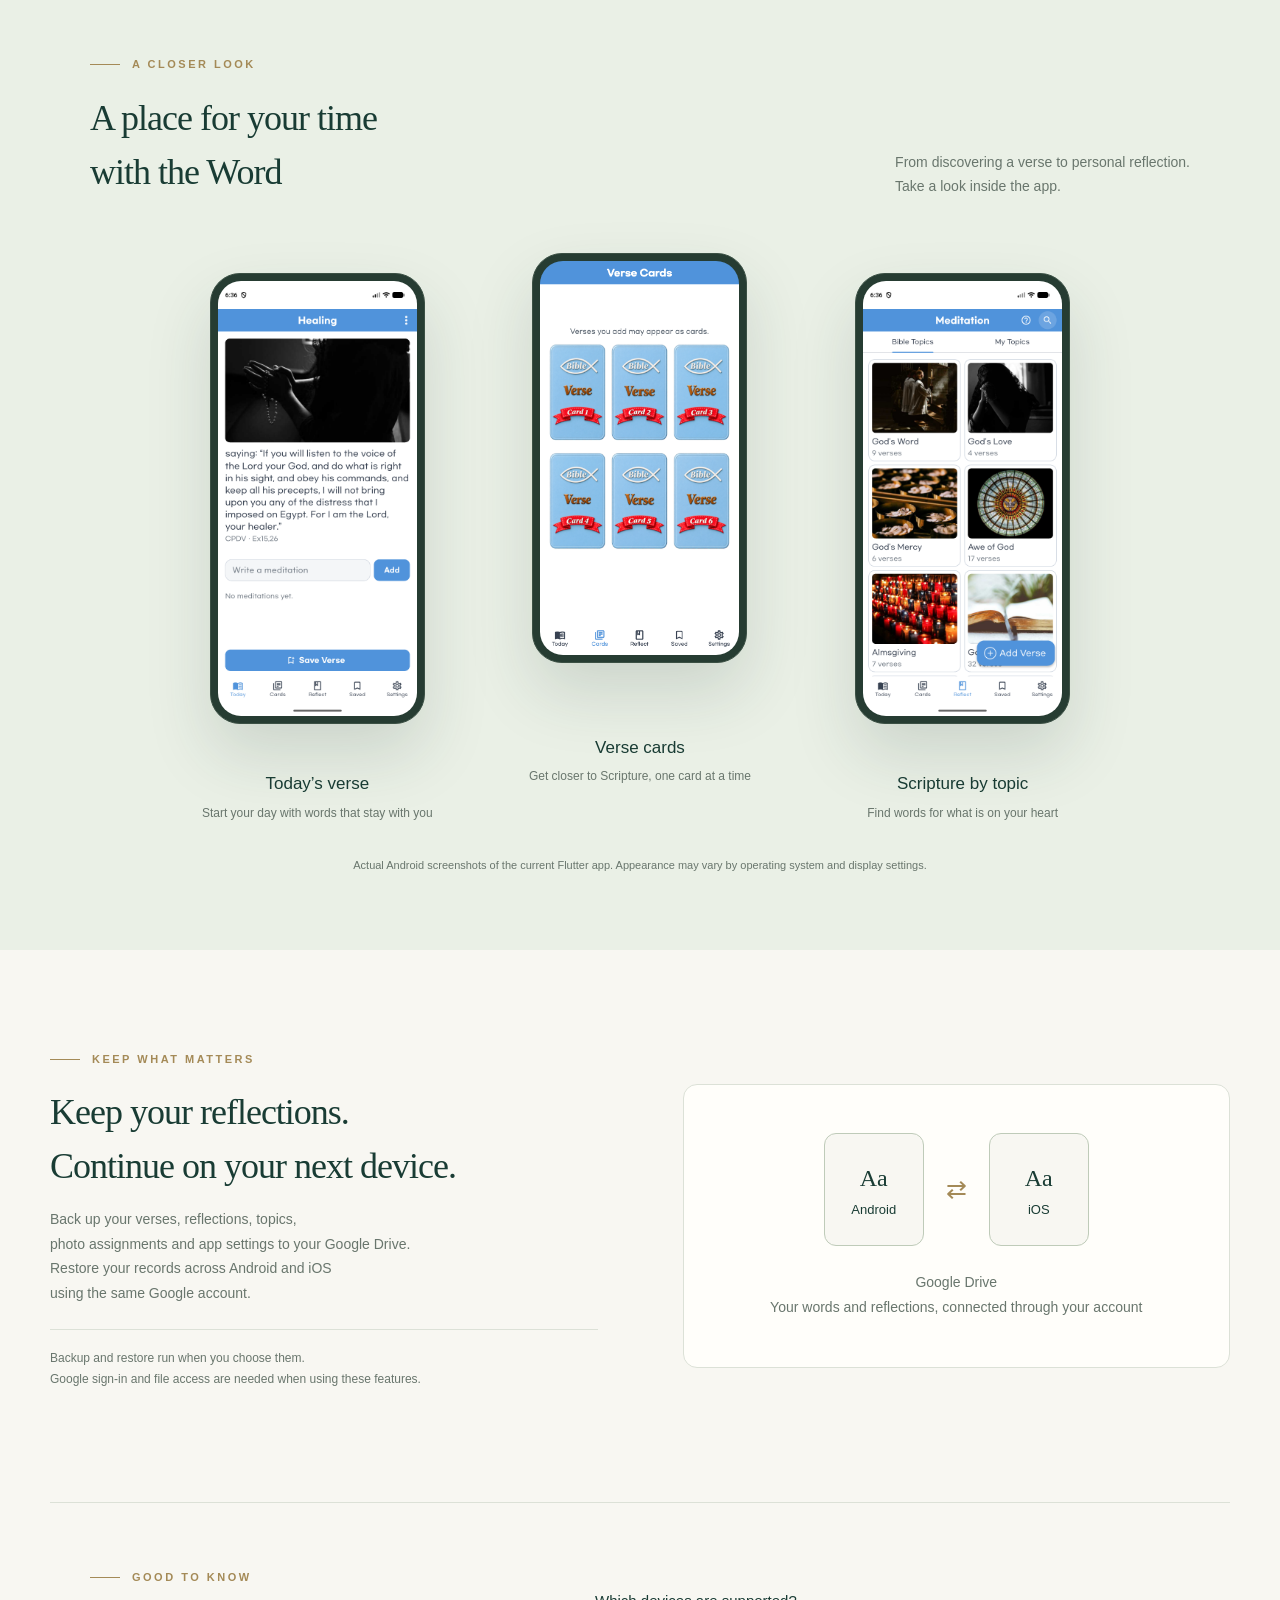
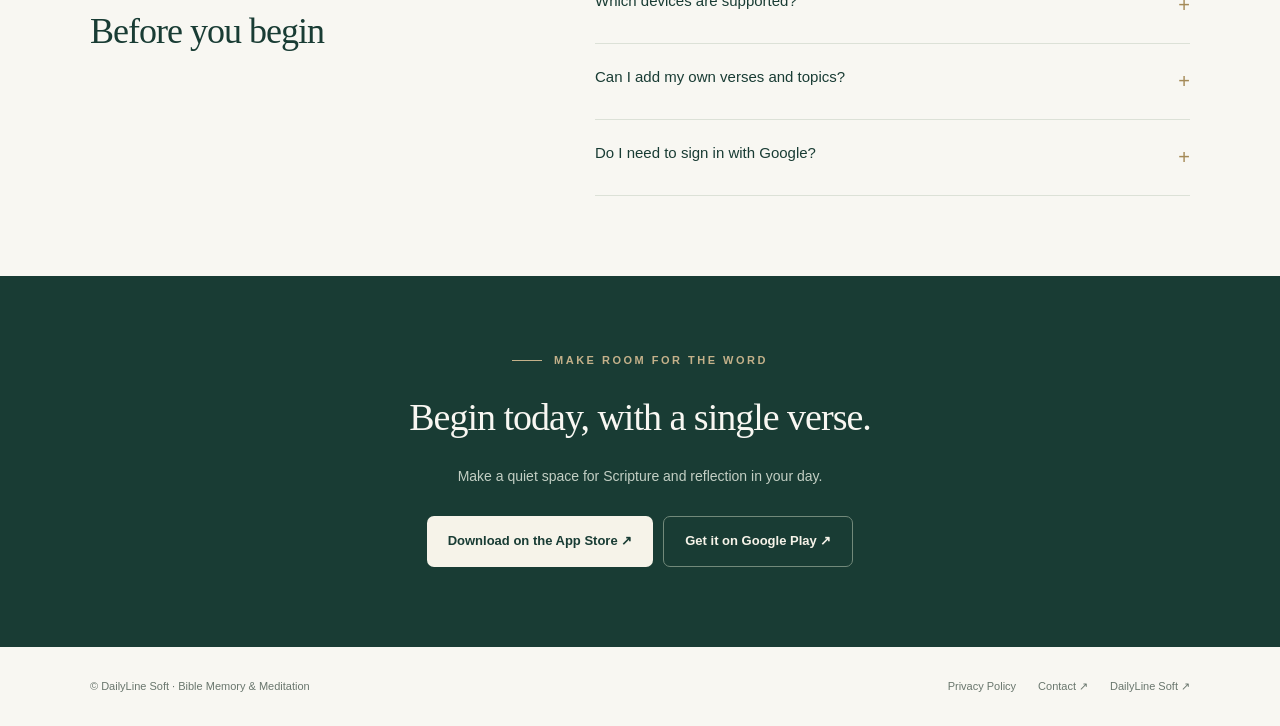
==== commit f528ce48: "Update Bible verse card screenshots and bilingual image references" ====
--- a/bible/index.html
+++ b/bible/index.html
@@ -17,10 +17,10 @@
 <a class="skip" href="#main">본문 바로가기</a>
 <header><nav class="wrap nav" aria-label="주 메뉴"><a class="brand" href="./"><img src="assets/app-icon.png" width="39" height="39" alt="">성경암송과 묵상</a><div class="nav-links"><div class="languages" role="group" aria-label="Language"><button type="button" data-language="ko" aria-pressed="true">한국어</button><button type="button" data-language="en" aria-pressed="false">English</button></div><a href="#features">앱 소개</a><a href="#screens">앱 화면</a><a href="#backup">백업과 복원</a><a class="nav-cta" href="#download">앱 다운로드 ↗</a></div></nav></header>
 <main id="main">
-<section class="wrap hero" aria-labelledby="hero-title"><div><div class="eyebrow">A MOMENT WITH THE WORD</div><h1 id="hero-title">말씀을 마음에,<br><em>묵상을 일상에.</em></h1><p class="lead">한 구절을 천천히 되새기는 시간.<br>오늘 마음에 닿은 말씀을 외우고,<br>당신만의 묵상을 차곡차곡 기록해 보세요.</p><div class="actions"><a class="button" href="https://apps.apple.com/kr/app/id6504849427">App Store <span aria-hidden="true">↗</span></a><a class="button secondary" href="https://play.google.com/store/apps/details?id=com.donghyun.biblecardkor">Google Play <span aria-hidden="true">↗</span></a></div><p class="platforms">iOS & Android · 성경암송과 묵상</p></div><div class="hero-art"><div class="halo" aria-hidden="true"></div><div class="phone back-phone"><img src="assets/screen-4.png" alt="성경 말씀 카드 선택 화면" width="1080" height="2364"></div><div class="phone"><img src="assets/screen-1.png" alt="오늘의 외울 말씀과 묵상 입력 화면" width="1080" height="2364" fetchpriority="high"></div><div class="hero-stamp"><span>Pause. Read. Reflect.</span>하루를 채우는 작은 말씀 습관</div><span class="art-note">SCRIPTURE · MEMORY · REFLECTION</span></div></section>
+<section class="wrap hero" aria-labelledby="hero-title"><div><div class="eyebrow">A MOMENT WITH THE WORD</div><h1 id="hero-title">말씀을 마음에,<br><em>묵상을 일상에.</em></h1><p class="lead">한 구절을 천천히 되새기는 시간.<br>오늘 마음에 닿은 말씀을 외우고,<br>당신만의 묵상을 차곡차곡 기록해 보세요.</p><div class="actions"><a class="button" href="https://apps.apple.com/kr/app/id6504849427">App Store <span aria-hidden="true">↗</span></a><a class="button secondary" href="https://play.google.com/store/apps/details?id=com.donghyun.biblecardkor">Google Play <span aria-hidden="true">↗</span></a></div><p class="platforms">iOS & Android · 성경암송과 묵상</p></div><div class="hero-art"><div class="halo" aria-hidden="true"></div><div class="phone back-phone"><img src="assets/screen-4.png?v=cards-v5" alt="성경 말씀 카드 선택 화면" width="1290" height="2550"></div><div class="phone"><img src="assets/screen-1.png" alt="오늘의 외울 말씀과 묵상 입력 화면" width="1080" height="2364" fetchpriority="high"></div><div class="hero-stamp"><span>Pause. Read. Reflect.</span>하루를 채우는 작은 말씀 습관</div><span class="art-note">SCRIPTURE · MEMORY · REFLECTION</span></div></section>
 <div class="intro"><div class="wrap"><p>짧은 구절 하나가, 하루의 깊이가 되도록.</p><small>말씀을 만나고 · 마음에 새기고 · 기록으로 남기세요</small></div></div>
 <section id="features" class="wrap section"><div class="section-heading"><div><div class="eyebrow">YOUR DAILY PRACTICE</div><h2>말씀과 가까워지는<br>나만의 작은 루틴</h2></div><p>부담 없이 한 구절부터 시작하세요.<br>읽기에서 암송으로, 암송에서 깊은 묵상으로<br>자연스럽게 이어집니다.</p></div><div class="steps"><article class="step"><span class="number">01 / Read</span><h3>오늘 만날 말씀</h3><p>오늘의 말씀과 주제별 구절을 살펴보세요. 마음에 남는 말씀을 저장하고, 나만의 주제와 구절도 추가할 수 있습니다.</p></article><article class="step"><span class="number">02 / Remember</span><h3>마음에 새기는 한 구절</h3><p>말씀 카드로 구절을 만나고, 반복해서 되새기세요. 말씀 알림과 화면 설정으로 일상에 맞는 암송 시간을 만들어 보세요.</p></article><article class="step"><span class="number">03 / Reflect</span><h3>나의 언어로 남기는 묵상</h3><p>말씀을 읽으며 떠오른 생각과 기도를 적어 보세요. 기록을 검색하며, 시간이 지나 다시 만나는 깨달음을 발견하세요.</p></article></div></section>
-<section id="screens" class="showcase"><div class="wrap"><div class="section-heading"><div><div class="eyebrow">A CLOSER LOOK</div><h2>당신의 말씀 시간이<br>머무는 곳</h2></div><p>한 구절의 만남부터 묵상의 기록까지.<br>실제 앱 화면으로 살펴보세요.</p></div><div class="screens"><figure class="screen"><div class="screen-stage"><div class="phone"><img loading="lazy" src="assets/screen-1.png" alt="사진과 성경 구절, 묵상 입력란이 있는 오늘의 말씀 화면" width="1080" height="2364"></div></div><figcaption>오늘의 말씀<span>하루의 시작, 마음에 닿는 한 구절</span></figcaption></figure><figure class="screen"><div class="screen-stage"><div class="phone"><img loading="lazy" src="assets/screen-4.png" alt="여섯 장의 말씀 카드 중 외울 카드를 고르는 화면" width="1080" height="2364"></div></div><figcaption>말씀 카드<span>꺼내 볼수록 더 가까워지는 말씀</span></figcaption></figure><figure class="screen"><div class="screen-stage"><div class="phone"><img loading="lazy" src="assets/screen-5.png" alt="사진과 주제명으로 구성된 주제별 성경 말씀 화면" width="1080" height="2364"></div></div><figcaption>주제별 말씀묵상<span>마음에 필요한 말씀을 주제별로</span></figcaption></figure></div><p class="source-note">현재 개발 중인 Flutter 앱의 실제 Android 화면입니다. 운영체제와 화면 설정에 따라 표시가 다를 수 있습니다.</p></div></section>
+<section id="screens" class="showcase"><div class="wrap"><div class="section-heading"><div><div class="eyebrow">A CLOSER LOOK</div><h2>당신의 말씀 시간이<br>머무는 곳</h2></div><p>한 구절의 만남부터 묵상의 기록까지.<br>실제 앱 화면으로 살펴보세요.</p></div><div class="screens"><figure class="screen"><div class="screen-stage"><div class="phone"><img loading="lazy" src="assets/screen-1.png" alt="사진과 성경 구절, 묵상 입력란이 있는 오늘의 말씀 화면" width="1080" height="2364"></div></div><figcaption>오늘의 말씀<span>하루의 시작, 마음에 닿는 한 구절</span></figcaption></figure><figure class="screen"><div class="screen-stage"><div class="phone"><img loading="lazy" src="assets/screen-4.png?v=cards-v5" alt="여섯 장의 말씀 카드 중 외울 카드를 고르는 화면" width="1290" height="2550"></div></div><figcaption>말씀 카드<span>꺼내 볼수록 더 가까워지는 말씀</span></figcaption></figure><figure class="screen"><div class="screen-stage"><div class="phone"><img loading="lazy" src="assets/screen-5.png" alt="사진과 주제명으로 구성된 주제별 성경 말씀 화면" width="1080" height="2364"></div></div><figcaption>주제별 말씀묵상<span>마음에 필요한 말씀을 주제별로</span></figcaption></figure></div><p class="source-note">현재 개발 중인 Flutter 앱의 실제 Android 화면입니다. 운영체제와 화면 설정에 따라 표시가 다를 수 있습니다.</p></div></section>
 <section id="backup" class="wrap section backup"><div><div class="eyebrow">KEEP WHAT MATTERS</div><h2>소중한 묵상,<br>다음 기기에서도 이어서.</h2><p>말씀, 묵상, 주제, 사진 배정과 앱 설정을<br>사용자의 Google Drive에 백업할 수 있습니다.<br>같은 Google 계정으로 Android와 iOS 사이에서도<br>기록을 복원하세요.</p><p class="fine">백업과 복원은 사용자가 선택할 때 진행됩니다.<br>Google 로그인과 파일 접근 권한은 해당 기능 이용 시 필요합니다.</p></div><div class="backup-visual" role="img" aria-label="Google Drive를 통해 Android와 iOS 사이에서 백업과 복원"><div class="sync"><div class="device"><b>Aa</b>Android</div><span class="sync-arrow" aria-hidden="true">⇄</span><div class="device"><b>Aa</b>iOS</div></div><p class="cloud-label">Google Drive<br>나의 계정으로 이어지는 말씀과 기록</p></div></section>
 <section class="wrap faq"><div class="faq-grid"><div><div class="eyebrow">GOOD TO KNOW</div><h2>시작하기 전에</h2></div><div><details><summary>어떤 기기에서 사용할 수 있나요?</summary><p>iPhone과 Android에서 사용할 수 있습니다. 각 스토어에서 지원하는 운영체제와 기기 정보를 확인해 주세요.</p></details><details><summary>나만의 말씀과 주제를 추가할 수 있나요?</summary><p>말씀을 저장하고, 사용자 지정 주제와 구절을 추가할 수 있습니다. 묵상 작성과 검색 기능도 이용할 수 있습니다.</p></details><details><summary>Google 로그인이 꼭 필요한가요?</summary><p>Google 로그인과 파일 접근 권한은 Google Drive 백업·복원 기능을 선택할 때 필요합니다. 자세한 데이터 처리 내용은 개인정보처리방침에서 확인할 수 있습니다.</p></details></div></div></section>
 <section id="download" class="download"><div class="eyebrow">MAKE ROOM FOR THE WORD</div><h2>오늘, 한 구절로 시작해 보세요.</h2><p>당신의 일상에 조용히 스며드는 말씀과 묵상.</p><div class="actions"><a class="button" href="https://apps.apple.com/kr/app/id6504849427">App Store에서 다운로드 ↗</a><a class="button secondary" href="https://play.google.com/store/apps/details?id=com.donghyun.biblecardkor">Google Play에서 다운로드 ↗</a></div></section>
@@ -45,7 +45,7 @@
     entries.forEach(({element, ko, en}) => { element.innerHTML = lang === 'en' ? en : ko; });
     images.forEach(({image, ko, en, alt}) => {
       image.src = lang === 'en' ? en : ko;
-      image.alt = lang === 'en' ? englishAlts[ko.split('/').pop()] : alt;
+      image.alt = lang === 'en' ? englishAlts[ko.split('/').pop().split('?')[0]] : alt;
     });
     document.title = lang === 'en' ? 'Bible Memory & Meditation — A moment with the Word' : '성경암송과 묵상 — 말씀과 함께 깊어지는 하루';
     description.content = lang === 'en' ? 'Keep Scripture close. Explore verse cards and topics, write reflections, and back up your records with Google Drive.' : koreanDescription;
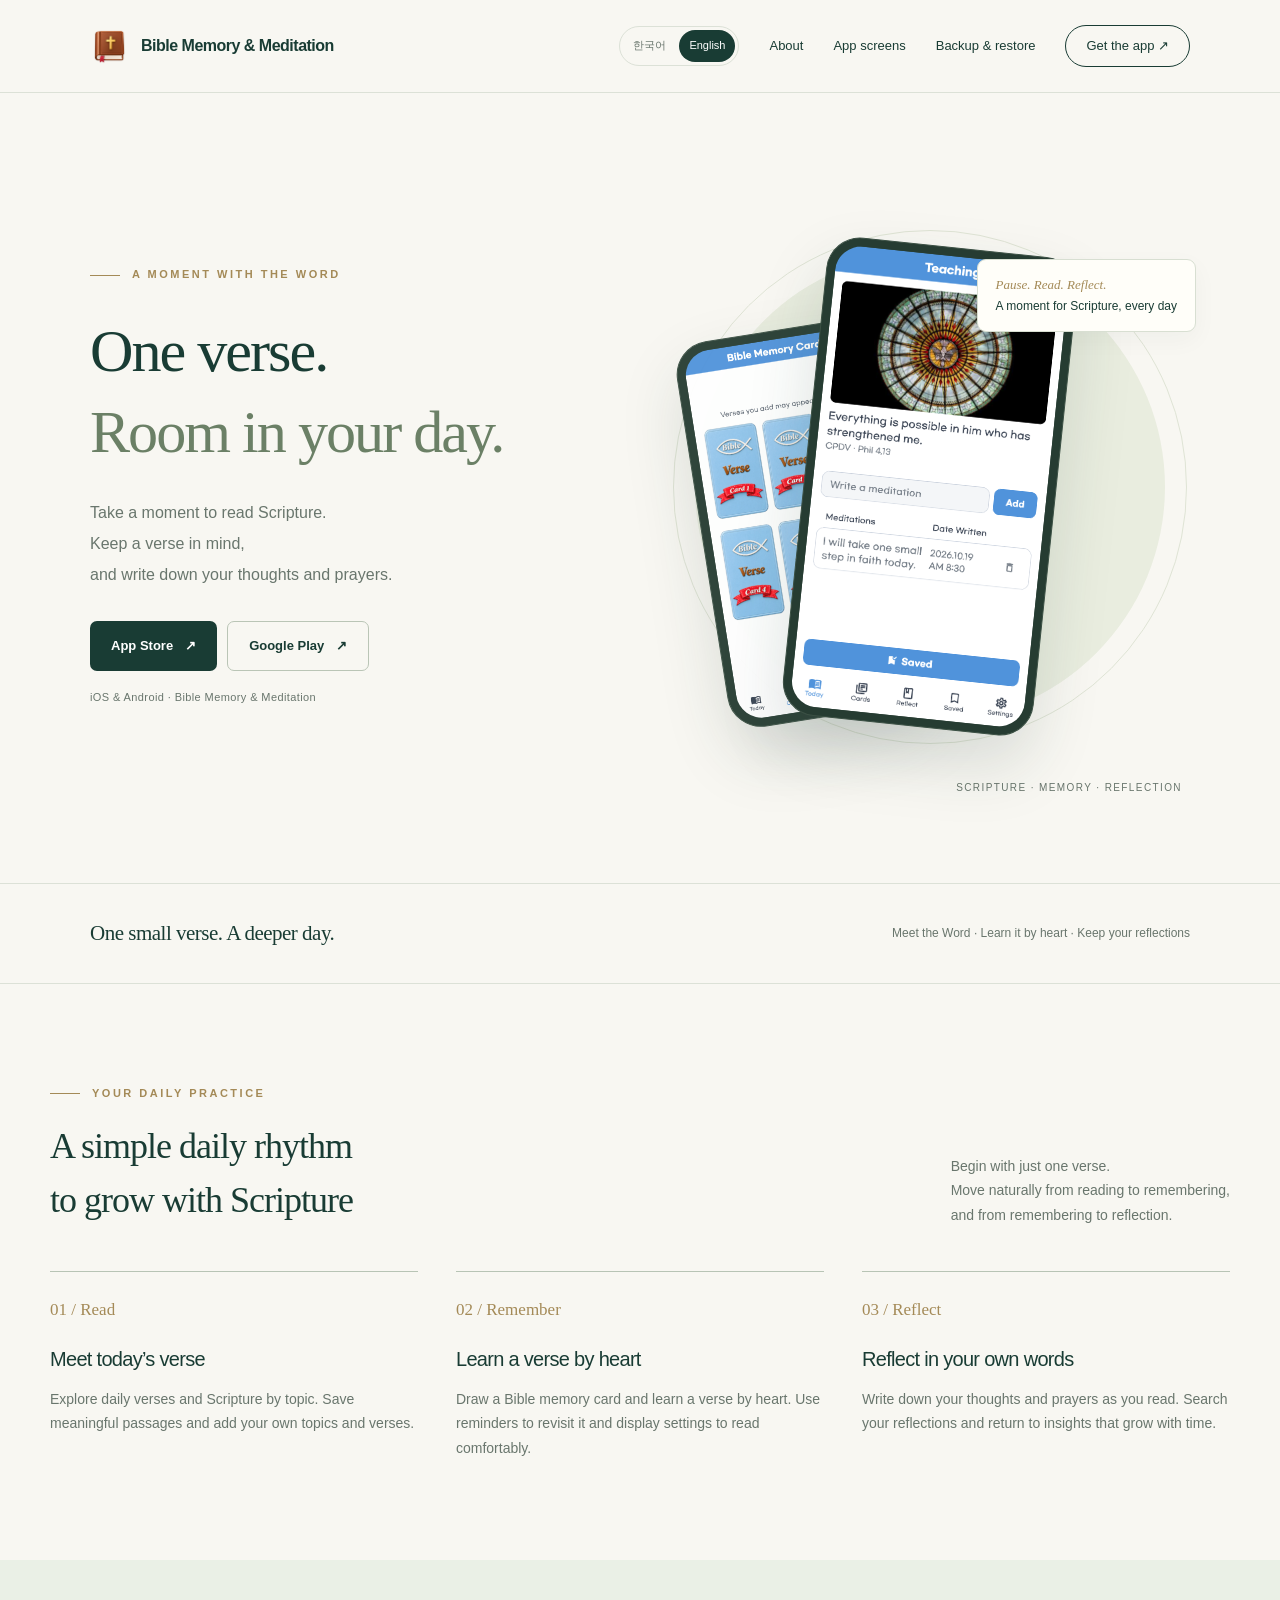
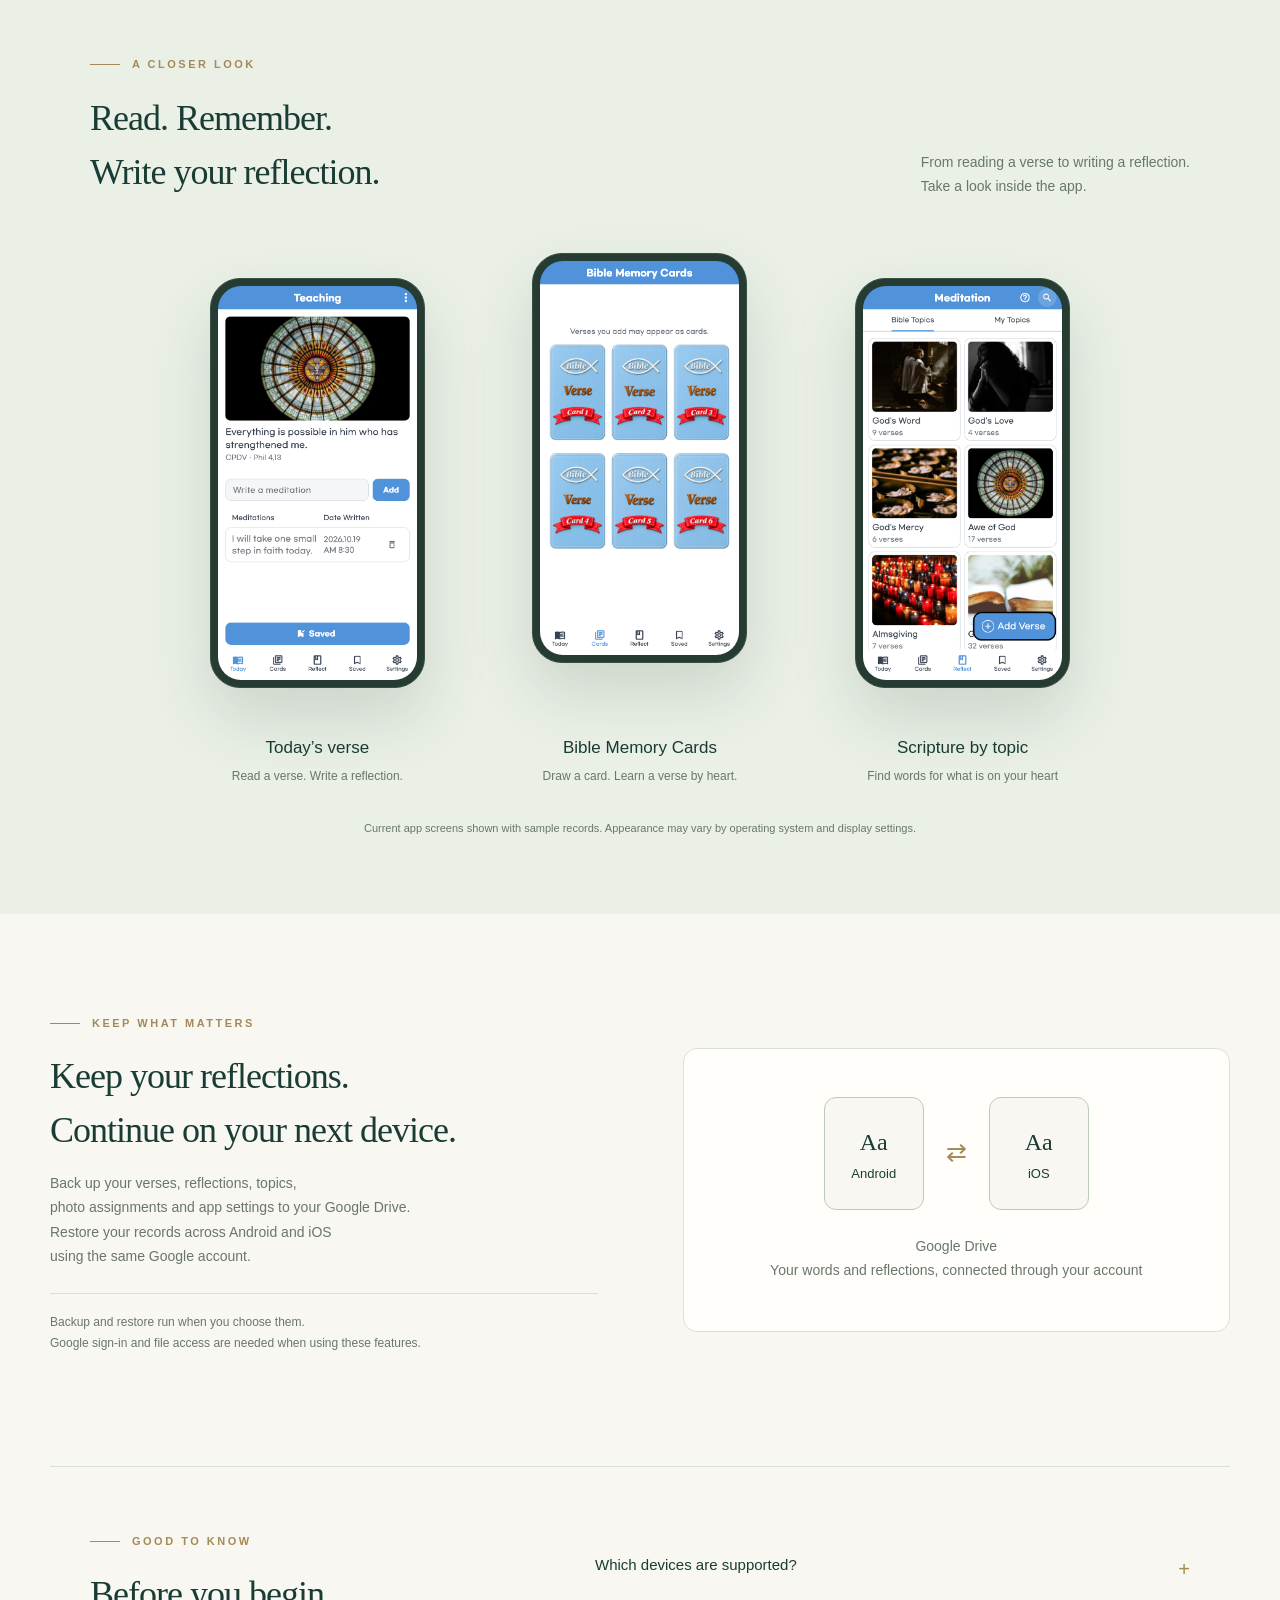
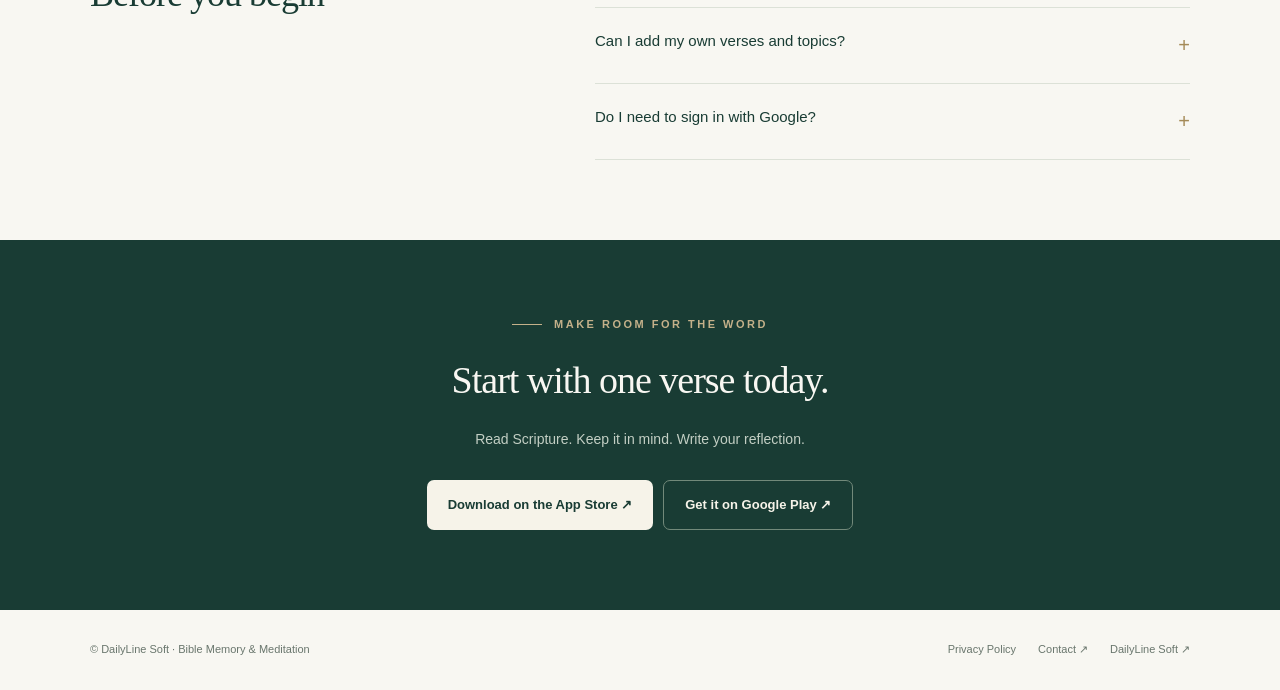
==== commit 71d786b1: "Refresh bilingual Bible website copy and memory card screenshots" ====
--- a/bible/index.html
+++ b/bible/index.html
@@ -17,26 +17,26 @@
 <a class="skip" href="#main">본문 바로가기</a>
 <header><nav class="wrap nav" aria-label="주 메뉴"><a class="brand" href="./"><img src="assets/app-icon.png" width="39" height="39" alt="">성경암송과 묵상</a><div class="nav-links"><div class="languages" role="group" aria-label="Language"><button type="button" data-language="ko" aria-pressed="true">한국어</button><button type="button" data-language="en" aria-pressed="false">English</button></div><a href="#features">앱 소개</a><a href="#screens">앱 화면</a><a href="#backup">백업과 복원</a><a class="nav-cta" href="#download">앱 다운로드 ↗</a></div></nav></header>
 <main id="main">
-<section class="wrap hero" aria-labelledby="hero-title"><div><div class="eyebrow">A MOMENT WITH THE WORD</div><h1 id="hero-title">말씀을 마음에,<br><em>묵상을 일상에.</em></h1><p class="lead">한 구절을 천천히 되새기는 시간.<br>오늘 마음에 닿은 말씀을 외우고,<br>당신만의 묵상을 차곡차곡 기록해 보세요.</p><div class="actions"><a class="button" href="https://apps.apple.com/kr/app/id6504849427">App Store <span aria-hidden="true">↗</span></a><a class="button secondary" href="https://play.google.com/store/apps/details?id=com.donghyun.biblecardkor">Google Play <span aria-hidden="true">↗</span></a></div><p class="platforms">iOS & Android · 성경암송과 묵상</p></div><div class="hero-art"><div class="halo" aria-hidden="true"></div><div class="phone back-phone"><img src="assets/screen-4.png?v=cards-v5" alt="성경 말씀 카드 선택 화면" width="1290" height="2550"></div><div class="phone"><img src="assets/screen-1.png" alt="오늘의 외울 말씀과 묵상 입력 화면" width="1080" height="2364" fetchpriority="high"></div><div class="hero-stamp"><span>Pause. Read. Reflect.</span>하루를 채우는 작은 말씀 습관</div><span class="art-note">SCRIPTURE · MEMORY · REFLECTION</span></div></section>
+<section class="wrap hero" aria-labelledby="hero-title"><div><div class="eyebrow">A MOMENT WITH THE WORD</div><h1 id="hero-title">오늘의 말씀을,<br><em>나의 하루에.</em></h1><p class="lead">하루 한 구절, 잠시 멈추어 읽어보세요.<br>마음에 남은 말씀을 외우고,<br>떠오른 생각과 기도를 묵상으로 남겨요.</p><div class="actions"><a class="button" href="https://apps.apple.com/kr/app/id6504849427">App Store <span aria-hidden="true">↗</span></a><a class="button secondary" href="https://play.google.com/store/apps/details?id=com.donghyun.biblecardkor">Google Play <span aria-hidden="true">↗</span></a></div><p class="platforms">iOS & Android · 성경암송과 묵상</p></div><div class="hero-art"><div class="halo" aria-hidden="true"></div><div class="phone back-phone"><img src="assets/screen-4.png?v=memory-v23" alt="성경 말씀 카드 선택 화면" width="1290" height="2550"></div><div class="phone"><img src="assets/screen-1.png?v=memory-v23" alt="오늘의 외울 말씀과 묵상 입력 화면" width="1290" height="2550" fetchpriority="high"></div><div class="hero-stamp"><span>Pause. Read. Reflect.</span>하루 한 구절, 말씀과 함께</div><span class="art-note">SCRIPTURE · MEMORY · REFLECTION</span></div></section>
 <div class="intro"><div class="wrap"><p>짧은 구절 하나가, 하루의 깊이가 되도록.</p><small>말씀을 만나고 · 마음에 새기고 · 기록으로 남기세요</small></div></div>
-<section id="features" class="wrap section"><div class="section-heading"><div><div class="eyebrow">YOUR DAILY PRACTICE</div><h2>말씀과 가까워지는<br>나만의 작은 루틴</h2></div><p>부담 없이 한 구절부터 시작하세요.<br>읽기에서 암송으로, 암송에서 깊은 묵상으로<br>자연스럽게 이어집니다.</p></div><div class="steps"><article class="step"><span class="number">01 / Read</span><h3>오늘 만날 말씀</h3><p>오늘의 말씀과 주제별 구절을 살펴보세요. 마음에 남는 말씀을 저장하고, 나만의 주제와 구절도 추가할 수 있습니다.</p></article><article class="step"><span class="number">02 / Remember</span><h3>마음에 새기는 한 구절</h3><p>말씀 카드로 구절을 만나고, 반복해서 되새기세요. 말씀 알림과 화면 설정으로 일상에 맞는 암송 시간을 만들어 보세요.</p></article><article class="step"><span class="number">03 / Reflect</span><h3>나의 언어로 남기는 묵상</h3><p>말씀을 읽으며 떠오른 생각과 기도를 적어 보세요. 기록을 검색하며, 시간이 지나 다시 만나는 깨달음을 발견하세요.</p></article></div></section>
-<section id="screens" class="showcase"><div class="wrap"><div class="section-heading"><div><div class="eyebrow">A CLOSER LOOK</div><h2>당신의 말씀 시간이<br>머무는 곳</h2></div><p>한 구절의 만남부터 묵상의 기록까지.<br>실제 앱 화면으로 살펴보세요.</p></div><div class="screens"><figure class="screen"><div class="screen-stage"><div class="phone"><img loading="lazy" src="assets/screen-1.png" alt="사진과 성경 구절, 묵상 입력란이 있는 오늘의 말씀 화면" width="1080" height="2364"></div></div><figcaption>오늘의 말씀<span>하루의 시작, 마음에 닿는 한 구절</span></figcaption></figure><figure class="screen"><div class="screen-stage"><div class="phone"><img loading="lazy" src="assets/screen-4.png?v=cards-v5" alt="여섯 장의 말씀 카드 중 외울 카드를 고르는 화면" width="1290" height="2550"></div></div><figcaption>말씀 카드<span>꺼내 볼수록 더 가까워지는 말씀</span></figcaption></figure><figure class="screen"><div class="screen-stage"><div class="phone"><img loading="lazy" src="assets/screen-5.png" alt="사진과 주제명으로 구성된 주제별 성경 말씀 화면" width="1080" height="2364"></div></div><figcaption>주제별 말씀묵상<span>마음에 필요한 말씀을 주제별로</span></figcaption></figure></div><p class="source-note">현재 개발 중인 Flutter 앱의 실제 Android 화면입니다. 운영체제와 화면 설정에 따라 표시가 다를 수 있습니다.</p></div></section>
+<section id="features" class="wrap section"><div class="section-heading"><div><div class="eyebrow">YOUR DAILY PRACTICE</div><h2>말씀과 가까워지는<br>나만의 작은 루틴</h2></div><p>부담 없이 한 구절부터 시작하세요.<br>읽기에서 암송으로, 암송에서 깊은 묵상으로<br>자연스럽게 이어집니다.</p></div><div class="steps"><article class="step"><span class="number">01 / Read</span><h3>오늘 만날 말씀</h3><p>오늘의 말씀과 주제별 구절을 살펴보세요. 마음에 남는 말씀을 저장하고, 나만의 주제와 구절도 추가할 수 있습니다.</p></article><article class="step"><span class="number">02 / Remember</span><h3>마음에 새기는 한 구절</h3><p>외울 말씀카드를 뽑고, 하루 한 구절을 기억해 보세요. 말씀 알림으로 다시 읽을 시간을 정하고, 편안한 화면으로 암송할 수 있어요.</p></article><article class="step"><span class="number">03 / Reflect</span><h3>나의 언어로 남기는 묵상</h3><p>말씀을 읽으며 떠오른 생각과 기도를 적어 보세요. 기록을 검색하며, 시간이 지나 다시 만나는 깨달음을 발견하세요.</p></article></div></section>
+<section id="screens" class="showcase"><div class="wrap"><div class="section-heading"><div><div class="eyebrow">A CLOSER LOOK</div><h2>읽고, 기억하고,<br>내 마음을 적어요</h2></div><p>말씀을 읽고 나의 묵상을 남기는 시간.<br>앱 화면으로 살펴보세요.</p></div><div class="screens"><figure class="screen"><div class="screen-stage"><div class="phone"><img loading="lazy" src="assets/screen-1.png?v=memory-v23" alt="사진과 성경 구절, 묵상 입력란이 있는 오늘의 말씀 화면" width="1290" height="2550"></div></div><figcaption>오늘의 말씀<span>하루 한 구절을 읽고 묵상을 남겨요</span></figcaption></figure><figure class="screen"><div class="screen-stage"><div class="phone"><img loading="lazy" src="assets/screen-4.png?v=memory-v23" alt="여섯 장의 말씀 카드 중 외울 카드를 고르는 화면" width="1290" height="2550"></div></div><figcaption>외울 말씀카드<span>한 장을 뽑고, 한 구절을 외워요.</span></figcaption></figure><figure class="screen"><div class="screen-stage"><div class="phone"><img loading="lazy" src="assets/screen-5.png?v=memory-v23" alt="사진과 주제명으로 구성된 주제별 성경 말씀 화면" width="1290" height="2550"></div></div><figcaption>주제별 말씀묵상<span>지금 내 마음에 필요한 말씀</span></figcaption></figure></div><p class="source-note">현재 앱 화면에 샘플 기록을 담은 이미지입니다. 운영체제와 화면 설정에 따라 표시가 다를 수 있어요.</p></div></section>
 <section id="backup" class="wrap section backup"><div><div class="eyebrow">KEEP WHAT MATTERS</div><h2>소중한 묵상,<br>다음 기기에서도 이어서.</h2><p>말씀, 묵상, 주제, 사진 배정과 앱 설정을<br>사용자의 Google Drive에 백업할 수 있습니다.<br>같은 Google 계정으로 Android와 iOS 사이에서도<br>기록을 복원하세요.</p><p class="fine">백업과 복원은 사용자가 선택할 때 진행됩니다.<br>Google 로그인과 파일 접근 권한은 해당 기능 이용 시 필요합니다.</p></div><div class="backup-visual" role="img" aria-label="Google Drive를 통해 Android와 iOS 사이에서 백업과 복원"><div class="sync"><div class="device"><b>Aa</b>Android</div><span class="sync-arrow" aria-hidden="true">⇄</span><div class="device"><b>Aa</b>iOS</div></div><p class="cloud-label">Google Drive<br>나의 계정으로 이어지는 말씀과 기록</p></div></section>
 <section class="wrap faq"><div class="faq-grid"><div><div class="eyebrow">GOOD TO KNOW</div><h2>시작하기 전에</h2></div><div><details><summary>어떤 기기에서 사용할 수 있나요?</summary><p>iPhone과 Android에서 사용할 수 있습니다. 각 스토어에서 지원하는 운영체제와 기기 정보를 확인해 주세요.</p></details><details><summary>나만의 말씀과 주제를 추가할 수 있나요?</summary><p>말씀을 저장하고, 사용자 지정 주제와 구절을 추가할 수 있습니다. 묵상 작성과 검색 기능도 이용할 수 있습니다.</p></details><details><summary>Google 로그인이 꼭 필요한가요?</summary><p>Google 로그인과 파일 접근 권한은 Google Drive 백업·복원 기능을 선택할 때 필요합니다. 자세한 데이터 처리 내용은 개인정보처리방침에서 확인할 수 있습니다.</p></details></div></div></section>
-<section id="download" class="download"><div class="eyebrow">MAKE ROOM FOR THE WORD</div><h2>오늘, 한 구절로 시작해 보세요.</h2><p>당신의 일상에 조용히 스며드는 말씀과 묵상.</p><div class="actions"><a class="button" href="https://apps.apple.com/kr/app/id6504849427">App Store에서 다운로드 ↗</a><a class="button secondary" href="https://play.google.com/store/apps/details?id=com.donghyun.biblecardkor">Google Play에서 다운로드 ↗</a></div></section>
+<section id="download" class="download"><div class="eyebrow">MAKE ROOM FOR THE WORD</div><h2>오늘, 한 구절부터 시작해요.</h2><p>말씀을 읽고, 기억하고, 나의 묵상을 남겨요.</p><div class="actions"><a class="button" href="https://apps.apple.com/kr/app/id6504849427">App Store에서 다운로드 ↗</a><a class="button secondary" href="https://play.google.com/store/apps/details?id=com.donghyun.biblecardkor">Google Play에서 다운로드 ↗</a></div></section>
 </main>
 <footer><div class="wrap footer-inner"><div>© DailyLine Soft · 성경암송과 묵상</div><div class="footer-links"><a href="privacy.html">개인정보처리방침</a><a href="mailto:contact@dailylinesoft.com">문의하기 ↗</a><a href="../">DailyLine Soft ↗</a></div></div></footer>
 
 <script>
 (() => {
-  const english = {".skip": ["Skip to content"], ".brand": ["<img src=\"assets/app-icon.png\" width=\"39\" height=\"39\" alt=\"\">Bible Memory & Meditation"], ".nav-links>a": ["About", "App screens", "Backup & restore", "Get the app ↗"], "#hero-title": ["Keep the Word close.<br><em>Let reflection grow.</em>"], ".lead": ["A quiet moment with a single verse.<br>Remember the words that move you,<br>and make room for your own reflections."], ".platforms": ["iOS & Android · Bible Memory & Meditation"], ".hero-stamp": ["<span>Pause. Read. Reflect.</span>A little Scripture, every day"], ".intro p": ["One small verse. A deeper day."], ".intro small": ["Meet the Word · Learn it by heart · Keep your reflections"], "#features h2": ["A simple daily rhythm<br>to grow with Scripture"], "#features .section-heading p": ["Begin with just one verse.<br>Move naturally from reading to remembering,<br>and from remembering to reflection."], ".step h3": ["Meet today’s verse", "Learn a verse by heart", "Reflect in your own words"], ".step p": ["Explore daily verses and Scripture by topic. Save meaningful passages and add your own topics and verses.", "Discover Scripture through verse cards and revisit it at your own pace. Use reminders and display settings to fit your daily routine.", "Write down your thoughts and prayers as you read. Search your reflections and return to insights that grow with time."], "#screens h2": ["A place for your time<br>with the Word"], "#screens .section-heading p": ["From discovering a verse to personal reflection.<br>Take a look inside the app."], ".screen figcaption": ["Today’s verse<span>Start your day with words that stay with you</span>", "Verse cards<span>Get closer to Scripture, one card at a time</span>", "Scripture by topic<span>Find words for what is on your heart</span>"], ".source-note": ["Actual Android screenshots of the current Flutter app. Appearance may vary by operating system and display settings."], "#backup h2": ["Keep your reflections.<br>Continue on your next device."], "#backup>div:first-child>p:not(.fine)": ["Back up your verses, reflections, topics,<br>photo assignments and app settings to your Google Drive.<br>Restore your records across Android and iOS<br>using the same Google account."], "#backup .fine": ["Backup and restore run when you choose them.<br>Google sign-in and file access are needed when using these features."], ".cloud-label": ["Google Drive<br>Your words and reflections, connected through your account"], ".faq h2": ["Before you begin"], "details summary": ["Which devices are supported?", "Can I add my own verses and topics?", "Do I need to sign in with Google?"], "details p": ["The app is available for iPhone and Android. Check each store for supported operating systems and device requirements.", "You can save Scripture, add your own topics and verses, and write and search your reflections.", "Google sign-in and file access are needed when you choose Google Drive backup or restore. See the Privacy Policy for details about data handling."], ".download h2": ["Begin today, with a single verse."], ".download p": ["Make a quiet space for Scripture and reflection in your day."], ".download .button": ["Download on the App Store ↗", "Get it on Google Play ↗"], ".footer-inner>div:first-child": ["© DailyLine Soft · Bible Memory & Meditation"], ".footer-links a": ["Privacy Policy", "Contact ↗", "DailyLine Soft ↗"]};
+  const english = {".skip": ["Skip to content"], ".brand": ["<img src=\"assets/app-icon.png\" width=\"39\" height=\"39\" alt=\"\">Bible Memory & Meditation"], ".nav-links>a": ["About", "App screens", "Backup & restore", "Get the app ↗"], "#hero-title": ["One verse.<br><em>Room in your day.</em>"], ".lead": ["Take a moment to read Scripture.<br>Keep a verse in mind,<br>and write down your thoughts and prayers."], ".platforms": ["iOS & Android · Bible Memory & Meditation"], ".hero-stamp": ["<span>Pause. Read. Reflect.</span>A moment for Scripture, every day"], ".intro p": ["One small verse. A deeper day."], ".intro small": ["Meet the Word · Learn it by heart · Keep your reflections"], "#features h2": ["A simple daily rhythm<br>to grow with Scripture"], "#features .section-heading p": ["Begin with just one verse.<br>Move naturally from reading to remembering,<br>and from remembering to reflection."], ".step h3": ["Meet today’s verse", "Learn a verse by heart", "Reflect in your own words"], ".step p": ["Explore daily verses and Scripture by topic. Save meaningful passages and add your own topics and verses.", "Draw a Bible memory card and learn a verse by heart. Use reminders to revisit it and display settings to read comfortably.", "Write down your thoughts and prayers as you read. Search your reflections and return to insights that grow with time."], "#screens h2": ["Read. Remember.<br>Write your reflection."], "#screens .section-heading p": ["From reading a verse to writing a reflection.<br>Take a look inside the app."], ".screen figcaption": ["Today’s verse<span>Read a verse. Write a reflection.</span>", "Bible Memory Cards<span>Draw a card. Learn a verse by heart.</span>", "Scripture by topic<span>Find words for what is on your heart</span>"], ".source-note": ["Current app screens shown with sample records. Appearance may vary by operating system and display settings."], "#backup h2": ["Keep your reflections.<br>Continue on your next device."], "#backup>div:first-child>p:not(.fine)": ["Back up your verses, reflections, topics,<br>photo assignments and app settings to your Google Drive.<br>Restore your records across Android and iOS<br>using the same Google account."], "#backup .fine": ["Backup and restore run when you choose them.<br>Google sign-in and file access are needed when using these features."], ".cloud-label": ["Google Drive<br>Your words and reflections, connected through your account"], ".faq h2": ["Before you begin"], "details summary": ["Which devices are supported?", "Can I add my own verses and topics?", "Do I need to sign in with Google?"], "details p": ["The app is available for iPhone and Android. Check each store for supported operating systems and device requirements.", "You can save Scripture, add your own topics and verses, and write and search your reflections.", "Google sign-in and file access are needed when you choose Google Drive backup or restore. See the Privacy Policy for details about data handling."], ".download h2": ["Start with one verse today."], ".download p": ["Read Scripture. Keep it in mind. Write your reflection."], ".download .button": ["Download on the App Store ↗", "Get it on Google Play ↗"], ".footer-inner>div:first-child": ["© DailyLine Soft · Bible Memory & Meditation"], ".footer-links a": ["Privacy Policy", "Contact ↗", "DailyLine Soft ↗"]};
   const entries = Object.entries(english).flatMap(([selector, values]) =>
     Array.from(document.querySelectorAll(selector), (element, i) => ({element, ko: element.innerHTML, en: values[i]})));
   const images = Array.from(document.querySelectorAll('.phone img'), image => ({
     image, ko: image.getAttribute('src'), alt: image.alt,
     en: image.getAttribute('src').replace('screen-', 'screen-en-')
   }));
-  const englishAlts = {'screen-1.png': 'Today’s Scripture and reflection screen', 'screen-4.png': 'Verse card selection screen', 'screen-5.png': 'Scripture topics screen'};
+  const englishAlts = {'screen-1.png': 'Today’s Scripture and reflection screen', 'screen-4.png': 'Bible memory card selection screen', 'screen-5.png': 'Scripture topics screen'};
   const description = document.querySelector('meta[name="description"]');
   const koreanDescription = description.content;
   function setLanguage(language) {
